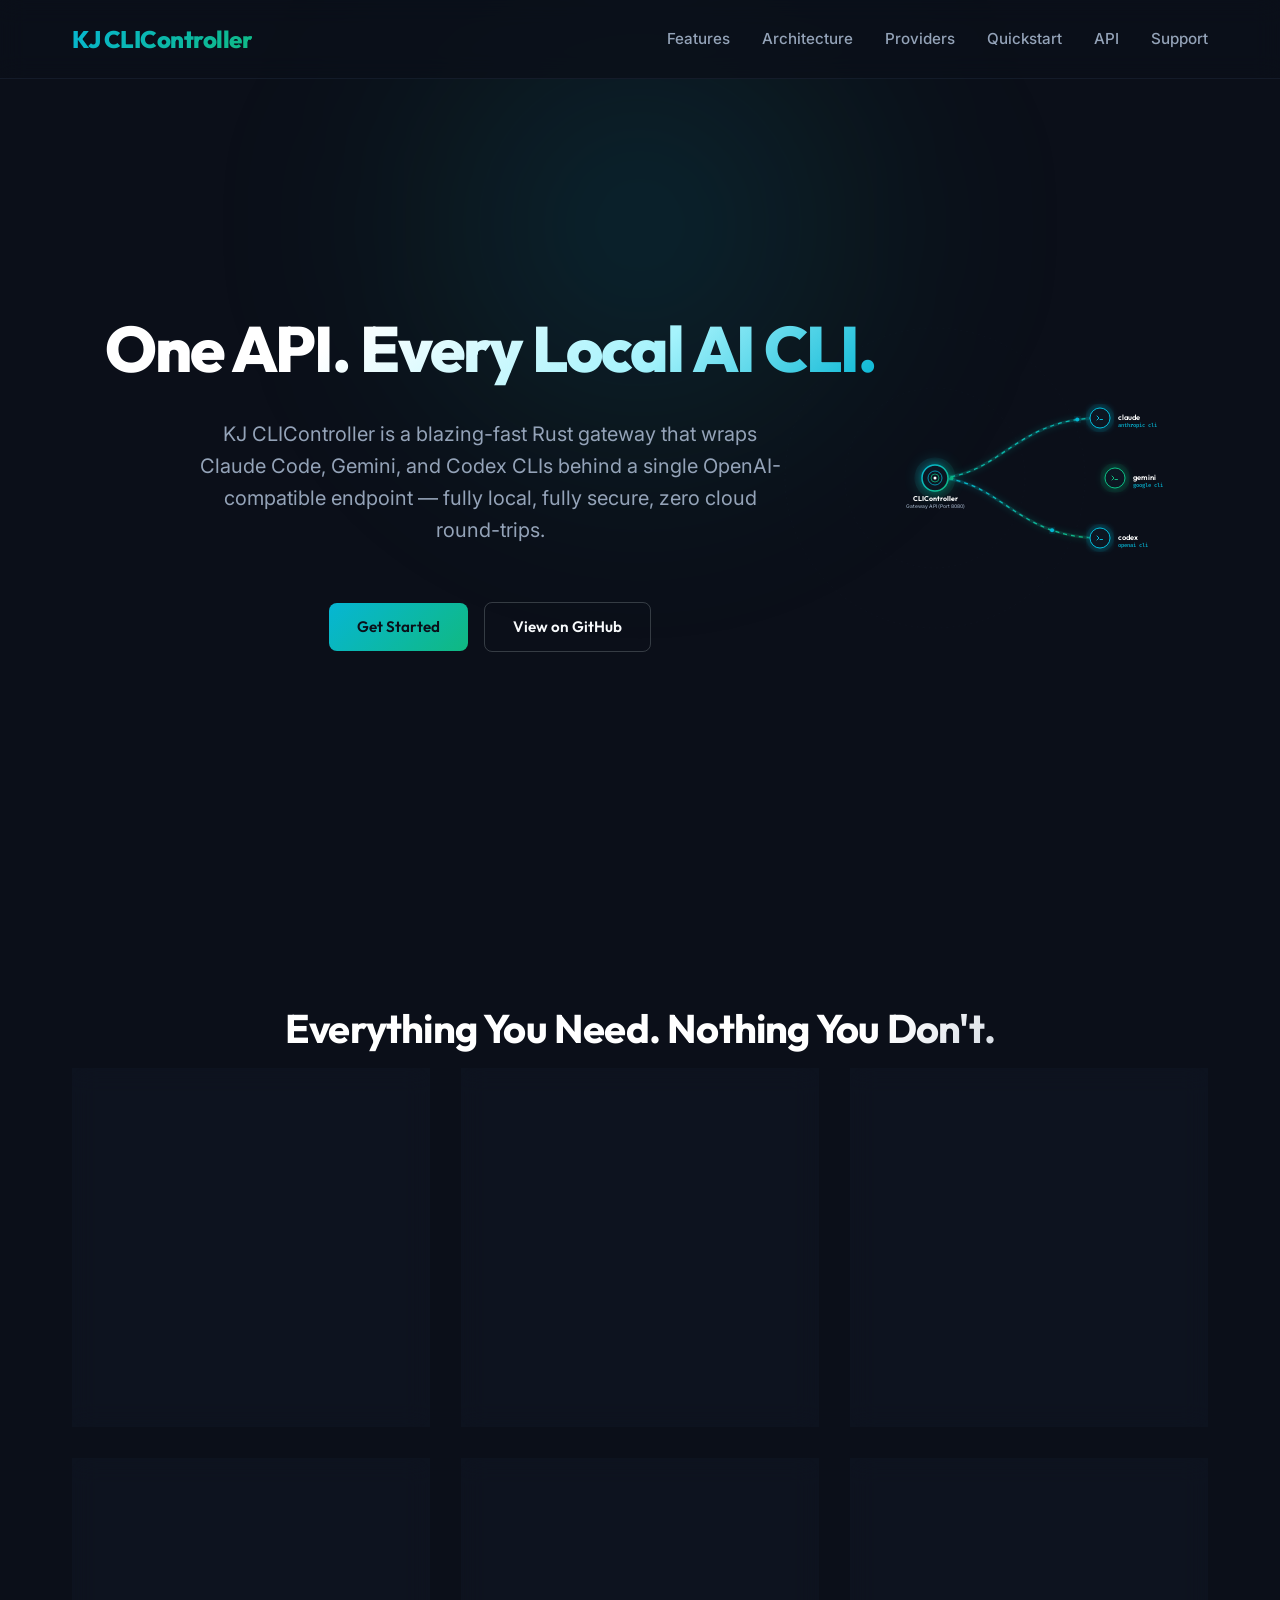
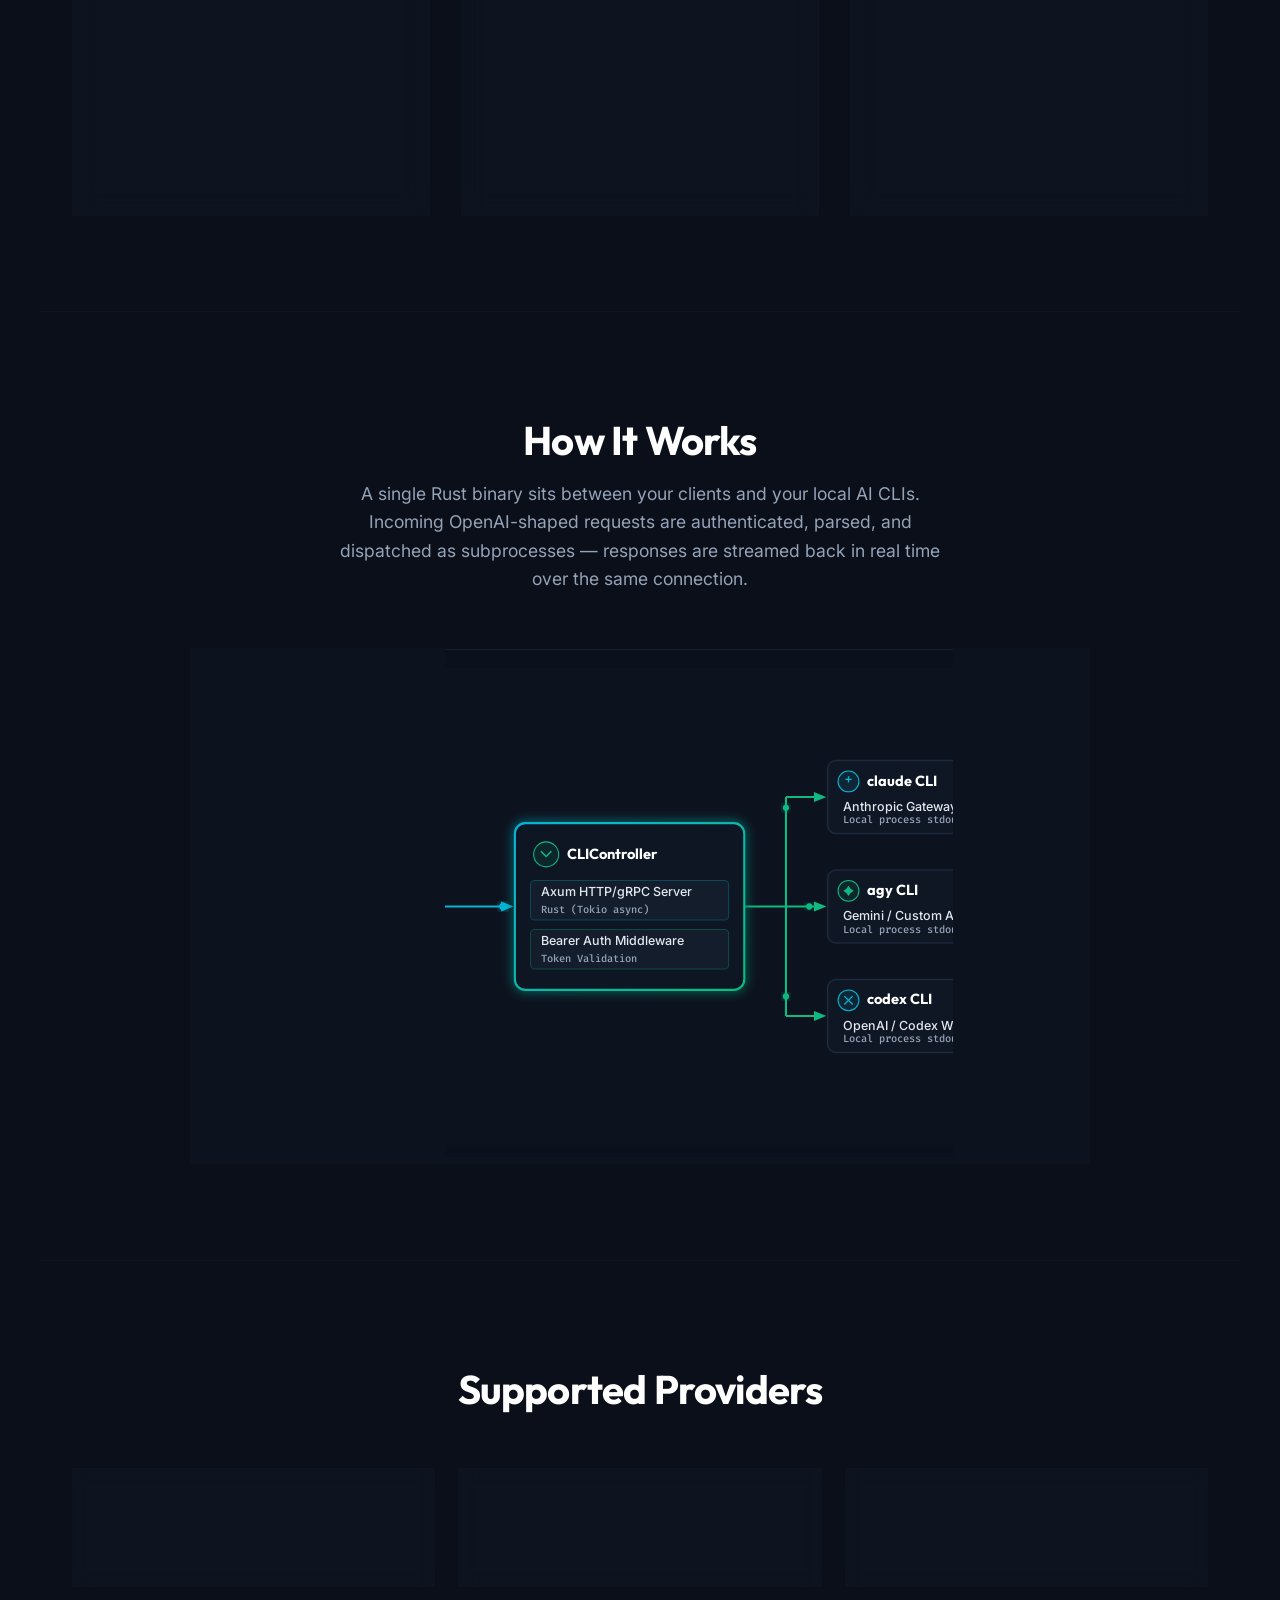
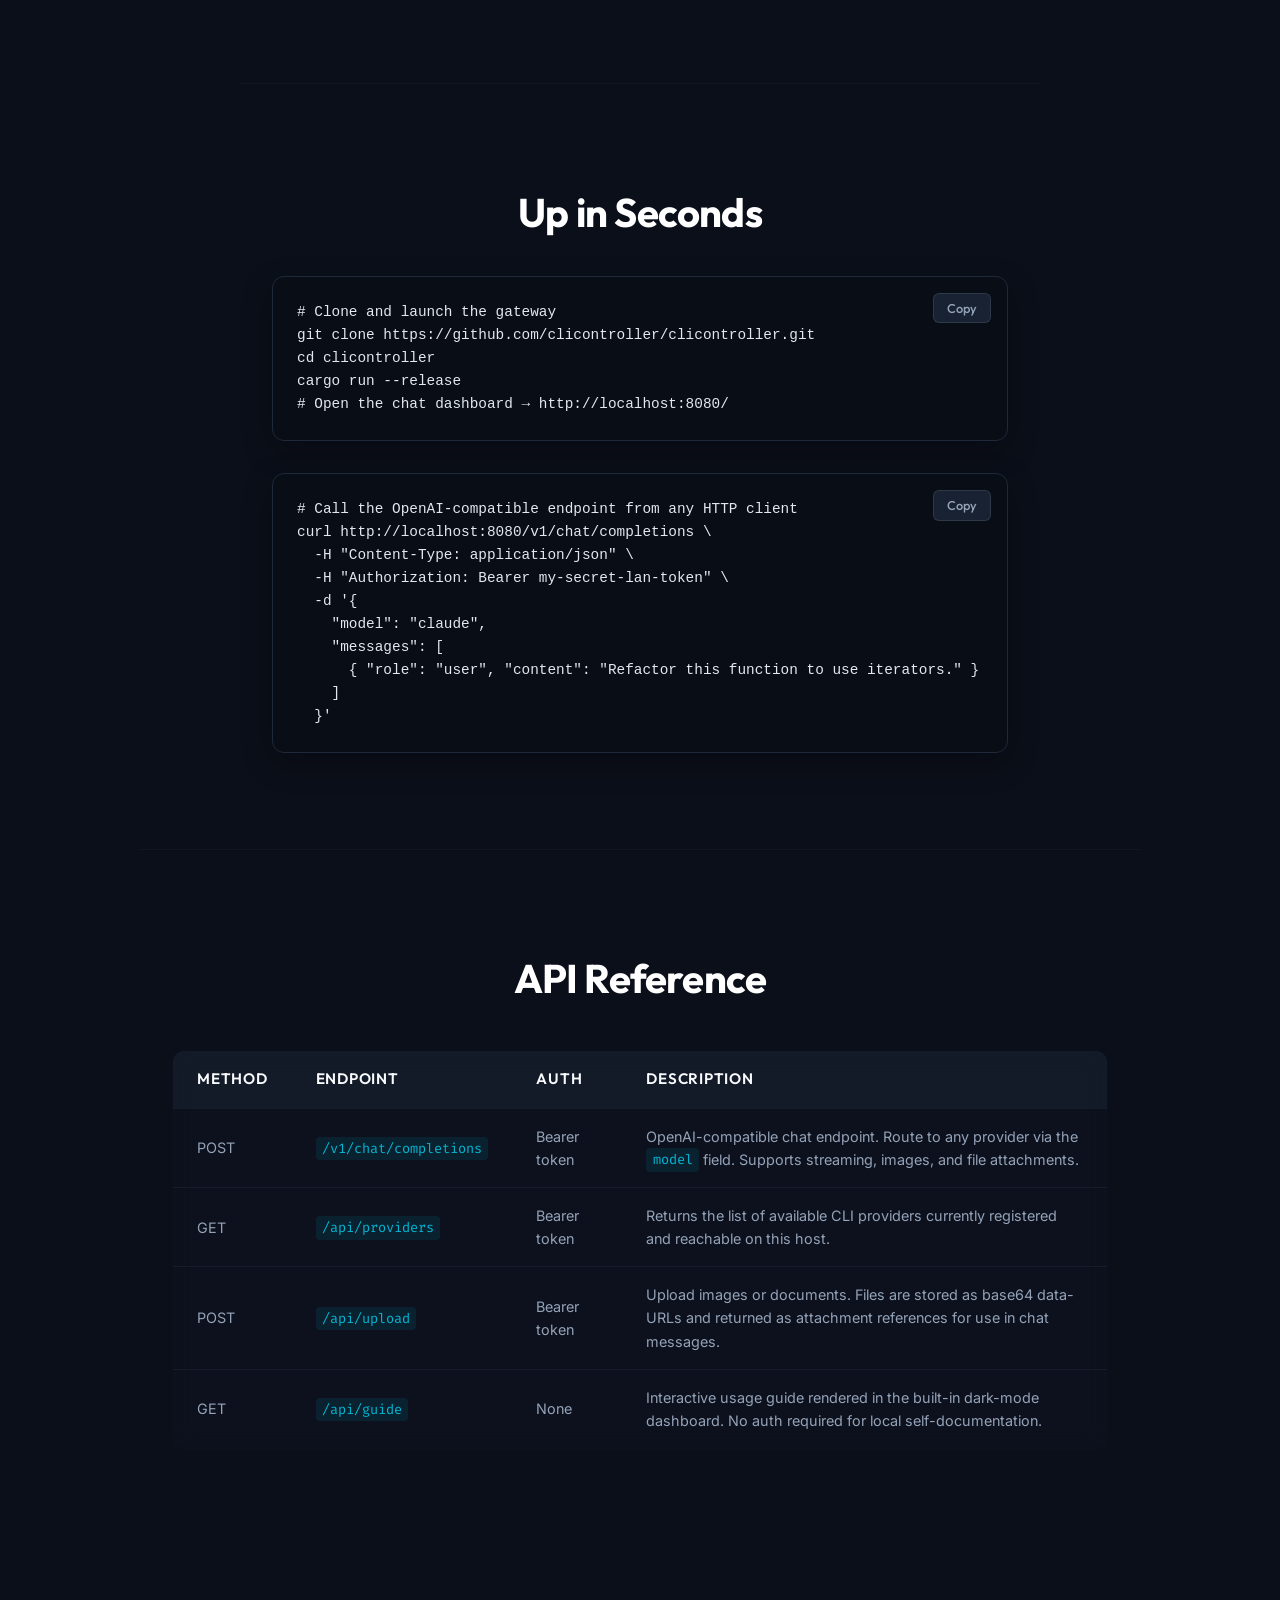
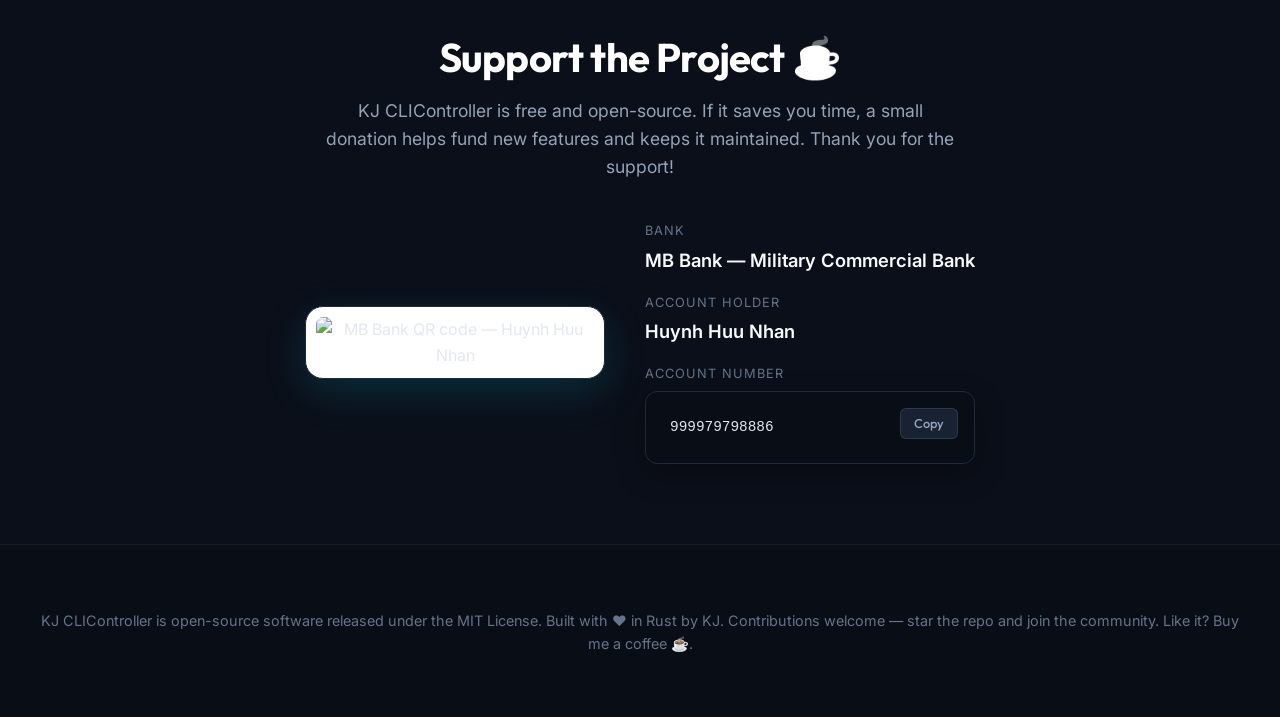
==== static/landing.html @ fc9ebfde "initial commit: Local AI CLI Gateway with embedded static assets" ====
<!DOCTYPE html>
<html lang="en">
<head>
<meta charset="UTF-8">
<meta name="viewport" content="width=device-width, initial-scale=1.0">
<title>KJ CLIController — Local AI CLI Gateway</title>
<meta name="description" content="A secure Rust gateway exposing Claude Code, Gemini, and Codex CLIs through one OpenAI-compatible API.">
<link rel="preconnect" href="https://fonts.googleapis.com">
<link rel="preconnect" href="https://fonts.gstatic.com" crossorigin>
<link href="https://fonts.googleapis.com/css2?family=Fira+Code:wght@400;600&family=Inter:wght@400;500;600;700&family=Outfit:wght@600;700;800&display=swap" rel="stylesheet">
<style>
@import url('https://fonts.googleapis.com/css2?family=Fira+Code:wght@400;500;600&family=Inter:wght@300;400;500;600;700&family=Outfit:wght@500;600;700;800&display=swap');

*, *::before, *::after {
  box-sizing: border-box;
  margin: 0;
  padding: 0;
}

html {
  scroll-behavior: smooth;
}

body {
  background-color: #0b0f19;
  color: #e2e8f0;
  font-family: 'Inter', sans-serif;
  line-height: 1.6;
  overflow-x: hidden;
}

a {
  color: inherit;
  text-decoration: none;
  transition: color 0.3s ease;
}

.site-header {
  position: fixed;
  top: 0;
  left: 0;
  width: 100%;
  z-index: 1000;
  background: rgba(11, 15, 25, 0.8);
  backdrop-filter: blur(12px);
  -webkit-backdrop-filter: blur(12px);
  border-bottom: 1px solid rgba(30, 41, 59, 0.5);
  transition: all 0.3s ease;
}

.nav {
  display: flex;
  align-items: center;
  justify-content: space-between;
  max-width: 1200px;
  margin: 0 auto;
  padding: 1.25rem 2rem;
}

.nav-logo {
  font-family: 'Outfit', sans-serif;
  font-weight: 800;
  font-size: 1.5rem;
  letter-spacing: -0.02em;
  background: linear-gradient(135deg, #06b6d4 0%, #10b981 100%);
  -webkit-background-clip: text;
  -webkit-text-fill-color: transparent;
  display: flex;
  align-items: center;
  gap: 0.5rem;
}

.nav-toggle {
  display: none;
  background: none;
  border: none;
  color: #e2e8f0;
  cursor: pointer;
  padding: 0.5rem;
  z-index: 1001;
}

.nav-toggle span {
  display: block;
  width: 24px;
  height: 2px;
  background-color: currentColor;
  margin: 5px 0;
  transition: all 0.3s ease;
}

.nav-links {
  display: flex;
  align-items: center;
  gap: 2rem;
  list-style: none;
}

.nav-links a {
  font-size: 0.95rem;
  font-weight: 500;
  color: #94a3b8;
}

.nav-links a:hover {
  color: #06b6d4;
}

.hero {
  position: relative;
  min-height: 100vh;
  display: flex;
  align-items: center;
  justify-content: center;
  padding: 8rem 2rem 4rem;
  background-color: #0b0f19;
  overflow: hidden;
}

.hero::before {
  content: '';
  position: absolute;
  top: 25%;
  left: 50%;
  transform: translate(-50%, -50%);
  width: 600px;
  height: 600px;
  background: radial-gradient(circle, rgba(6, 182, 212, 0.15) 0%, rgba(16, 185, 129, 0.05) 50%, rgba(11, 15, 25, 0) 100%);
  border-radius: 50%;
  pointer-events: none;
  filter: blur(80px);
  z-index: 1;
}

.hero-content {
  position: relative;
  z-index: 2;
  max-width: 800px;
  text-align: center;
  display: flex;
  flex-direction: column;
  align-items: center;
  gap: 1.5rem;
}

.hero-title {
  font-family: 'Outfit', sans-serif;
  font-size: 4rem;
  font-weight: 800;
  line-height: 1.15;
  letter-spacing: -0.03em;
  background: linear-gradient(135deg, #ffffff 30%, #a5f3fc 70%, #06b6d4 100%);
  -webkit-background-clip: text;
  -webkit-text-fill-color: transparent;
  margin-bottom: 0.5rem;
}

.hero-subtitle {
  font-size: 1.25rem;
  color: #94a3b8;
  max-width: 600px;
  margin-bottom: 2rem;
  font-weight: 400;
}

.hero-cta {
  display: flex;
  gap: 1rem;
  justify-content: center;
  align-items: center;
}

.btn {
  display: inline-flex;
  align-items: center;
  justify-content: center;
  padding: 0.75rem 1.75rem;
  border-radius: 8px;
  font-family: 'Outfit', sans-serif;
  font-weight: 600;
  font-size: 0.95rem;
  cursor: pointer;
  transition: all 0.3s cubic-bezier(0.4, 0, 0.2, 1);
  text-decoration: none;
  gap: 0.5rem;
}

.btn-primary {
  background: linear-gradient(135deg, #06b6d4 0%, #10b981 100%);
  color: #0b0f19;
  border: none;
  box-shadow: 0 0 0 0 rgba(6, 182, 212, 0);
}

.btn-primary:hover {
  transform: translateY(-2px);
  box-shadow: 0 0 20px 4px rgba(6, 182, 212, 0.4);
}

.btn-ghost {
  background: transparent;
  color: #f8fafc;
  border: 1px solid rgba(226, 238, 240, 0.2);
}

.btn-ghost:hover {
  background: rgba(255, 255, 255, 0.05);
  border-color: rgba(6, 182, 212, 0.5);
  color: #06b6d4;
}

#features {
  padding: 6rem 2rem;
  background-color: #0b0f19;
  position: relative;
}

.features {
  max-width: 1200px;
  margin: 0 auto;
}

.section-title {
  font-family: 'Outfit', sans-serif;
  font-size: 2.5rem;
  font-weight: 700;
  text-align: center;
  letter-spacing: -0.02em;
  margin-bottom: 0.5rem;
  background: linear-gradient(135deg, #ffffff 70%, #94a3b8 100%);
  -webkit-background-clip: text;
  -webkit-text-fill-color: transparent;
}

.section-sub {
  font-size: 1.1rem;
  color: #94a3b8;
  text-align: center;
  margin-bottom: 3.5rem;
  max-width: 600px;
  margin-left: auto;
  margin-right: auto;
}

.feature-grid {
  display: grid;
  grid-template-columns: repeat(3, 1fr);
  gap: 2rem;
}

.feature-card {
  background: rgba(15, 22, 36, 0.6);
  border: 1px solid rgba(30, 41, 59, 0.7);
  border-radius: 12px;
  padding: 2.5rem 2rem;
  backdrop-filter: blur(12px);
  -webkit-backdrop-filter: blur(12px);
  transition: all 0.3s cubic-bezier(0.4, 0, 0.2, 1);
  position: relative;
  overflow: hidden;
}

.feature-card::before {
  content: '';
  position: absolute;
  top: 0;
  left: 0;
  width: 100%;
  height: 100%;
  background: radial-gradient(800px circle at var(--x, 0px) var(--y, 0px), rgba(6, 182, 212, 0.06), transparent 40%);
  pointer-events: none;
}

.feature-card:hover {
  transform: translateY(-5px);
  border-color: rgba(6, 182, 212, 0.4);
  box-shadow: 0 10px 30px -10px rgba(6, 182, 212, 0.15);
}

.feature-icon {
  width: 48px;
  height: 48px;
  border-radius: 8px;
  background: rgba(6, 182, 212, 0.1);
  display: flex;
  align-items: center;
  justify-content: center;
  color: #06b6d4;
  margin-bottom: 1.5rem;
  border: 1px solid rgba(6, 182, 212, 0.2);
  transition: all 0.3s ease;
}

.feature-card:hover .feature-icon {
  background: rgba(16, 185, 129, 0.15);
  color: #10b981;
  border-color: rgba(16, 185, 129, 0.3);
  box-shadow: 0 0 15px rgba(16, 185, 129, 0.2);
}

.feature-card h3 {
  font-family: 'Outfit', sans-serif;
  font-size: 1.35rem;
  font-weight: 600;
  margin-bottom: 0.75rem;
  color: #f8fafc;
}

.feature-card p {
  font-size: 0.95rem;
  color: #94a3b8;
  line-height: 1.6;
}

#architecture {
  padding: 6rem 2rem;
  background-color: #0b0f19;
  border-top: 1px solid rgba(30, 41, 59, 0.3);
  position: relative;
}

.architecture {
  max-width: 1200px;
  margin: 0 auto;
}

.arch-diagram {
  background: rgba(15, 22, 36, 0.5);
  border: 1px solid rgba(30, 41, 59, 0.6);
  border-radius: 16px;
  padding: 3rem 2rem;
  backdrop-filter: blur(12px);
  -webkit-backdrop-filter: blur(12px);
  display: flex;
  justify-content: center;
  align-items: center;
  max-width: 900px;
  margin: 0 auto;
  box-shadow: inset 0 0 20px rgba(0, 0, 0, 0.2);
}

#providers {
  padding: 6rem 2rem;
  background-color: #0b0f19;
  border-top: 1px solid rgba(30, 41, 59, 0.3);
}

.providers {
  max-width: 1200px;
  margin: 0 auto;
}

.provider-grid {
  display: grid;
  grid-template-columns: repeat(auto-fit, minmax(280px, 1fr));
  gap: 1.5rem;
  margin-top: 3rem;
}

.provider-badge {
  background: rgba(15, 22, 36, 0.6);
  border: 1px solid rgba(30, 41, 59, 0.7);
  border-radius: 12px;
  padding: 1.5rem 2rem;
  display: flex;
  align-items: center;
  gap: 1.25rem;
  transition: all 0.3s ease;
  backdrop-filter: blur(8px);
}

.provider-badge:hover {
  border-color: rgba(16, 185, 129, 0.4);
  background: rgba(15, 22, 36, 0.8);
  transform: translateY(-2px);
  box-shadow: 0 4px 20px rgba(16, 185, 129, 0.05);
}

.provider-badge svg {
  width: 36px;
  height: 36px;
  flex-shrink: 0;
}

.provider-name {
  font-family: 'Outfit', sans-serif;
  font-size: 1.15rem;
  font-weight: 600;
  color: #f8fafc;
}

.provider-meta {
  font-size: 0.85rem;
  color: #64748b;
  margin-top: 0.15rem;
}

#quickstart {
  padding: 6rem 2rem;
  background-color: #0b0f19;
  border-top: 1px solid rgba(30, 41, 59, 0.3);
}

.quickstart {
  max-width: 800px;
  margin: 0 auto;
}

.code-block {
  background: #090d16;
  border: 1px solid #1e293b;
  border-radius: 12px;
  padding: 1.5rem;
  position: relative;
  font-family: 'Fira Code', monospace;
  font-size: 0.9rem;
  color: #e2e8f0;
  overflow-x: auto;
  box-shadow: 0 10px 30px rgba(0, 0, 0, 0.3);
  margin-top: 2rem;
}

.code-block pre {
  margin: 0;
}

.copy-btn {
  position: absolute;
  top: 1rem;
  right: 1rem;
  background: rgba(30, 41, 59, 0.8);
  border: 1px solid rgba(226, 238, 240, 0.1);
  color: #94a3b8;
  padding: 0.4rem 0.8rem;
  border-radius: 6px;
  font-family: 'Outfit', sans-serif;
  font-size: 0.8rem;
  font-weight: 500;
  cursor: pointer;
  transition: all 0.2s ease;
}

.copy-btn:hover {
  background: #06b6d4;
  color: #0b0f19;
  border-color: #06b6d4;
}

#api {
  padding: 6rem 2rem;
  background-color: #0b0f19;
  border-top: 1px solid rgba(30, 41, 59, 0.3);
}

.api {
  max-width: 1000px;
  margin: 0 auto;
}

.api-table {
  width: 100%;
  border-collapse: collapse;
  margin-top: 2.5rem;
  background: rgba(15, 22, 36, 0.4);
  border: 1px solid rgba(30, 41, 59, 0.6);
  border-radius: 12px;
  overflow: hidden;
  backdrop-filter: blur(10px);
}

.api-table th, .api-table td {
  padding: 1rem 1.5rem;
  text-align: left;
  border-bottom: 1px solid rgba(30, 41, 59, 0.5);
}

.api-table th {
  background: rgba(30, 41, 59, 0.4);
  font-family: 'Outfit', sans-serif;
  font-weight: 600;
  color: #f8fafc;
  font-size: 0.95rem;
  text-transform: uppercase;
  letter-spacing: 0.05em;
}

.api-table td {
  font-size: 0.9rem;
  color: #94a3b8;
}

.api-table tr:last-child td {
  border-bottom: none;
}

.api-table code {
  font-family: 'Fira Code', monospace;
  background: rgba(6, 182, 212, 0.1);
  color: #06b6d4;
  padding: 0.2rem 0.4rem;
  border-radius: 4px;
  font-size: 0.85rem;
}

.site-footer {
  background-color: #090d16;
  border-top: 1px solid rgba(30, 41, 59, 0.5);
  padding: 4rem 2rem;
  text-align: center;
  font-size: 0.9rem;
  color: #64748b;
  position: relative;
}

.reveal {
  opacity: 0;
  transform: translateY(20px);
  transition: opacity 0.8s cubic-bezier(0.16, 1, 0.3, 1), transform 0.8s cubic-bezier(0.16, 1, 0.3, 1);
}

.reveal.visible {
  opacity: 1;
  transform: translateY(0);
}

@media (max-width: 768px) {
  .nav-toggle {
    display: block;
  }
  
  .nav-links {
    position: absolute;
    top: 100%;
    left: 0;
    width: 100%;
    background: #0b0f19;
    border-bottom: 1px solid rgba(30, 41, 59, 0.8);
    flex-direction: column;
    padding: 2rem;
    gap: 1.5rem;
    display: none;
    box-shadow: 0 10px 25px rgba(0,0,0,0.3);
  }
  
  .nav-links.open {
    display: flex;
  }

  .hero {
    min-height: auto;
    padding: 7rem 1.5rem 3rem;
  }

  .hero-title {
    font-size: 2.5rem;
  }

  .hero-subtitle {
    font-size: 1.05rem;
  }

  .hero-cta {
    flex-direction: column;
    width: 100%;
    gap: 0.75rem;
  }

  .btn {
    width: 100%;
  }

  .feature-grid {
    grid-template-columns: repeat(2, 1fr);
    gap: 1.5rem;
  }
  
  .api-table {
    display: block;
    overflow-x: auto;
  }
}

@media (max-width: 576px) {
  .feature-grid {
    grid-template-columns: 1fr;
  }
  
  .provider-grid {
    grid-template-columns: 1fr;
  }
}
</style>
</head>
<body>
<header class="site-header">
  <nav class="nav">
    <a class="nav-logo">KJ CLIController</a>
    <button class="nav-toggle">☰</button>
    <div class="nav-links">
      <a href="#features">Features</a>
      <a href="#architecture">Architecture</a>
      <a href="#providers">Providers</a>
      <a href="#quickstart">Quickstart</a>
      <a href="#api">API</a>
      <a href="#support">Support</a>
    </div>
  </nav>
</header>

<section class="hero">
  <div class="hero-content">
    <h1 class="hero-title">One API. Every Local AI CLI.</h1>
    <p class="hero-subtitle">KJ CLIController is a blazing-fast Rust gateway that wraps Claude Code, Gemini, and Codex CLIs behind a single OpenAI-compatible endpoint — fully local, fully secure, zero cloud round-trips.</p>
    <div class="hero-cta">
      <a class="btn btn-primary" href="#quickstart">Get Started</a>
      <a class="btn btn-ghost" href="https://github.com/clicontroller/clicontroller">View on GitHub</a>
    </div>
  </div>
  <div class="hero-visual"><svg xmlns="http://www.w3.org/2000/svg" viewBox="0 0 600 500" width="100%" height="100%" style="max-width: 520px; background: transparent; overflow: visible;">
  <defs>
    <linearGradient id="grad-cyan-emerald" x1="0%" y1="0%" x2="100%" y2="100%">
      <stop offset="0%" stop-color="#06b6d4" />
      <stop offset="100%" stop-color="#10b981" />
    </linearGradient>
    <linearGradient id="grad-glow" x1="0%" y1="0%" x2="100%" y2="100%">
      <stop offset="0%" stop-color="#06b6d4" stop-opacity="0.6"/>
      <stop offset="100%" stop-color="#10b981" stop-opacity="0.6"/>
    </linearGradient>
    <filter id="glow" x="-20%" y="-20%" width="140%" height="140%">
      <feGaussianBlur stdDeviation="6" result="blur" />
      <feMerge>
        <feMergeNode in="blur" />
        <feMergeNode in="SourceGraphic" />
      </feMerge>
    </filter>
    <filter id="glow-strong" x="-50%" y="-50%" width="200%" height="200%">
      <feGaussianBlur stdDeviation="12" result="blur" />
      <feMerge>
        <feMergeNode in="blur" />
        <feMergeNode in="SourceGraphic" />
      </feMerge>
    </filter>
  </defs>

  <g opacity="0.25">
    <circle cx="120" cy="250" r="180" fill="none" stroke="#1e293b" stroke-width="1" stroke-dasharray="4 8" />
    <circle cx="120" cy="250" r="300" fill="none" stroke="#1e293b" stroke-width="1" stroke-dasharray="4 8" />
  </g>

  <g filter="url(#glow)" opacity="0.4" stroke="url(#grad-glow)" stroke-width="6" fill="none">
    <path d="M 120 250 C 250 250, 280 130, 450 130" />
    <path d="M 120 250 C 250 250, 280 250, 480 250" />
    <path d="M 120 250 C 250 250, 280 370, 450 370" />
  </g>

  <g stroke="url(#grad-cyan-emerald)" stroke-width="2.5" fill="none">
    <path id="path-claude" d="M 120 250 C 250 250, 280 130, 450 130" stroke-dasharray="8 8">
      <animate attributeName="stroke-dashoffset" values="100;0" dur="6s" repeatCount="indefinite" />
    </path>
    <path id="path-gemini" d="M 120 250 C 250 250, 280 250, 480 250" stroke-dasharray="8 8">
      <animate attributeName="stroke-dashoffset" values="100;0" dur="5s" repeatCount="indefinite" />
    </path>
    <path id="path-codex" d="M 120 250 C 250 250, 280 370, 450 370" stroke-dasharray="8 8">
      <animate attributeName="stroke-dashoffset" values="100;0" dur="7s" repeatCount="indefinite" />
    </path>
  </g>

  <circle r="4" fill="#06b6d4" filter="url(#glow)">
    <animateMotion dur="2.5s" repeatCount="indefinite" path="M 120 250 C 250 250, 280 130, 450 130" />
  </circle>
  <circle r="4" fill="#10b981" filter="url(#glow)">
    <animateMotion dur="2s" repeatCount="indefinite" path="M 120 250 C 250 250, 280 250, 480 250" />
  </circle>
  <circle r="4" fill="#06b6d4" filter="url(#glow)">
    <animateMotion dur="3s" repeatCount="indefinite" path="M 120 250 C 250 250, 280 370, 450 370" />
  </circle>

  <circle cx="120" cy="250" r="32" fill="url(#grad-cyan-emerald)" opacity="0.15" filter="url(#glow-strong)">
    <animate attributeName="r" values="32;42;32" dur="4s" repeatCount="indefinite" />
  </circle>
  
  <circle cx="450" cy="130" r="24" fill="#06b6d4" opacity="0.1" filter="url(#glow)">
    <animate attributeName="r" values="24;32;24" dur="3s" repeatCount="indefinite" />
  </circle>

  <circle cx="480" cy="250" r="24" fill="#10b981" opacity="0.1" filter="url(#glow)">
    <animate attributeName="r" values="24;32;24" dur="3.5s" repeatCount="indefinite" />
  </circle>

  <circle cx="450" cy="370" r="24" fill="#06b6d4" opacity="0.1" filter="url(#glow)">
    <animate attributeName="r" values="24;32;24" dur="2.8s" repeatCount="indefinite" />
  </circle>

  <g transform="translate(120, 250)">
    <circle r="26" fill="#0f1624" stroke="url(#grad-cyan-emerald)" stroke-width="3" filter="url(#glow)" />
    <circle r="14" fill="none" stroke="#06b6d4" stroke-width="1.5" />
    <circle r="8" fill="none" stroke="#10b981" stroke-width="1.5" />
    <circle r="3" fill="#ffffff" />
  </g>

  <g transform="translate(450, 130)">
    <circle r="20" fill="#0f1624" stroke="#06b6d4" stroke-width="2" filter="url(#glow)" />
    <path d="M -6 -4 L -2 0 L -6 4 M 0 3 L 5 3" fill="none" stroke="#06b6d4" stroke-width="2" stroke-linecap="round" stroke-linejoin="round" />
  </g>

  <g transform="translate(480, 250)">
    <circle r="20" fill="#0f1624" stroke="#10b981" stroke-width="2" filter="url(#glow)" />
    <path d="M -6 -4 L -2 0 L -6 4 M 0 3 L 5 3" fill="none" stroke="#10b981" stroke-width="2" stroke-linecap="round" stroke-linejoin="round" />
  </g>

  <g transform="translate(450, 370)">
    <circle r="20" fill="#0f1624" stroke="#06b6d4" stroke-width="2" filter="url(#glow)" />
    <path d="M -6 -4 L -2 0 L -6 4 M 0 3 L 5 3" fill="none" stroke="#06b6d4" stroke-width="2" stroke-linecap="round" stroke-linejoin="round" />
  </g>

  <style>
    .label-title {
      font-family: 'Outfit', sans-serif;
      font-size: 14px;
      font-weight: 700;
      fill: #ffffff;
      text-anchor: middle;
    }
    .label-subtitle {
      font-family: 'Inter', sans-serif;
      font-size: 10px;
      font-weight: 500;
      fill: #94a3b8;
      text-anchor: middle;
    }
    .node-text {
      font-family: 'Outfit', sans-serif;
      font-size: 15px;
      font-weight: 600;
      fill: #ffffff;
    }
    .node-tech {
      font-family: 'Fira Code', monospace;
      font-size: 11px;
      font-weight: 500;
      fill: #06b6d4;
    }
  </style>

  <text x="120" y="295" class="label-title">CLIController</text>
  <text x="120" y="310" class="label-subtitle">Gateway API (Port 8080)</text>

  <text x="485" y="130" class="node-text" dominant-baseline="middle">claude</text>
  <text x="485" y="146" class="node-tech" dominant-baseline="middle" fill="#06b6d4">anthropic cli</text>

  <text x="515" y="250" class="node-text" dominant-baseline="middle">gemini</text>
  <text x="515" y="266" class="node-tech" dominant-baseline="middle" fill="#10b981">google cli</text>

  <text x="485" y="370" class="node-text" dominant-baseline="middle">codex</text>
  <text x="485" y="386" class="node-tech" dominant-baseline="middle" fill="#06b6d4">openai cli</text>
</svg></div>
</section>

<section id="features" class="features">
  <h2 class="section-title reveal">Everything You Need. Nothing You Don't.</h2>
  <div class="feature-grid">

    <div class="feature-card reveal">
      <div class="feature-icon">⚡</div>
      <h3>OpenAI-Compatible Endpoint</h3>
      <p>Drop CLIController into any project already talking to OpenAI. <code>POST /v1/chat/completions</code> speaks the exact same protocol — swap the base URL and you're done.</p>
    </div>

    <div class="feature-card reveal">
      <div class="feature-icon">🔀</div>
      <h3>Multi-Model Subprocess Router</h3>
      <p>Spawns <code>claude</code>, <code>agy</code>, and <code>codex</code> as native OS processes. No SDKs, no HTTP round-trips to the cloud — just your local binaries doing the work they were built for.</p>
    </div>

    <div class="feature-card reveal">
      <div class="feature-icon">💬</div>
      <h3>Dynamic @-Mention Autocomplete</h3>
      <p>The built-in dark-mode chat dashboard lets you switch models mid-conversation with an <code>@claude</code>, <code>@gemini</code>, or <code>@openai</code> mention — with real-time autocomplete suggestions.</p>
    </div>

    <div class="feature-card reveal">
      <div class="feature-icon">🔒</div>
      <h3>Constant-Time Bearer Auth</h3>
      <p>Every request is gated by a cryptographically safe, constant-time token comparison — eliminating timing side-channels and keeping your local network gateway locked tight.</p>
    </div>

    <div class="feature-card reveal">
      <div class="feature-icon">🖼️</div>
      <h3>Image &amp; File Attachment Pipeline</h3>
      <p>Attach images and documents directly in chat or via the API. Files are encoded as base64 data-URLs and routed seamlessly to whichever multi-modal CLI you've selected.</p>
    </div>

    <div class="feature-card reveal">
      <div class="feature-icon">🏠</div>
      <h3>Pure Local-First Routing</h3>
      <p>Your prompts never leave the machine. CLIController routes exclusively over your local network — no external cloud APIs, no telemetry, no data leaving your control. Ever.</p>
    </div>

  </div>
</section>

<section id="architecture" class="architecture">
  <h2 class="section-title reveal">How It Works</h2>
  <p class="section-sub reveal">A single Rust binary sits between your clients and your local AI CLIs. Incoming OpenAI-shaped requests are authenticated, parsed, and dispatched as subprocesses — responses are streamed back in real time over the same connection.</p>
  <div class="arch-diagram reveal"><svg xmlns="http://www.w3.org/2000/svg" viewBox="0 0 800 400" width="100%" height="100%" style="background: transparent; overflow: visible;">
  <defs>
    <linearGradient id="grad-cyan-emerald-2" x1="0%" y1="0%" x2="100%" y2="100%">
      <stop offset="0%" stop-color="#06b6d4" />
      <stop offset="100%" stop-color="#10b981" />
    </linearGradient>
    <filter id="glow-2" x="-20%" y="-20%" width="140%" height="140%">
      <feGaussianBlur stdDeviation="5" result="blur" />
      <feMerge>
        <feMergeNode in="blur" />
        <feMergeNode in="SourceGraphic" />
      </feMerge>
    </filter>
    <marker id="arrow" viewBox="0 0 10 10" refX="6" refY="5" markerWidth="6" markerHeight="6" orient="auto-start-reverse">
      <path d="M 0 1 L 10 5 L 0 9 z" fill="#10b981" />
    </marker>
    <marker id="arrow-cyan" viewBox="0 0 10 10" refX="6" refY="5" markerWidth="6" markerHeight="6" orient="auto-start-reverse">
      <path d="M 0 1 L 10 5 L 0 9 z" fill="#06b6d4" />
    </marker>
  </defs>

  <style>
    .arch-title {
      font-family: 'Outfit', sans-serif;
      font-size: 14px;
      font-weight: 700;
      fill: #ffffff;
    }
    .arch-text {
      font-family: 'Inter', sans-serif;
      font-size: 12px;
      font-weight: 500;
      fill: #e2e8f0;
    }
    .arch-meta {
      font-family: 'Fira Code', monospace;
      font-size: 10px;
      font-weight: 500;
      fill: #94a3b8;
    }
    .arch-tag {
      font-family: 'Outfit', sans-serif;
      font-size: 10px;
      font-weight: 600;
      fill: #10b981;
    }
    .arch-box {
      fill: #0f1624;
      stroke: #1e293b;
      stroke-width: 1.5;
      rx: 8;
    }
    .arch-box-highlight {
      fill: #0f1624;
      stroke: url(#grad-cyan-emerald-2);
      stroke-width: 2;
      rx: 10;
      filter: url(#glow-2);
    }
  </style>

  <g fill="none" stroke-width="2">
    <path d="M 190 200 L 274 200" stroke="#06b6d4" marker-end="url(#arrow-cyan)" />
    <path d="M 500 200 L 540 200" stroke="#10b981" />
    <path d="M 540 95 L 540 305" stroke="#10b981" />
    <path d="M 540 95 L 574 95" stroke="#10b981" marker-end="url(#arrow)" />
    <path d="M 540 200 L 574 200" stroke="#10b981" marker-end="url(#arrow)" />
    <path d="M 540 305 L 574 305" stroke="#10b981" marker-end="url(#arrow)" />
  </g>

  <circle r="3.5" fill="#06b6d4" filter="url(#glow-2)">
    <animateMotion dur="2.5s" repeatCount="indefinite" path="M 190 200 L 280 200" />
  </circle>
  <circle r="3" fill="#10b981" filter="url(#glow-2)">
    <animateMotion dur="3s" repeatCount="indefinite" path="M 500 200 L 540 200 L 540 95 L 580 95" />
  </circle>
  <circle r="3" fill="#10b981" filter="url(#glow-2)">
    <animateMotion dur="2.8s" repeatCount="indefinite" path="M 500 200 L 540 200 L 580 200" />
  </circle>
  <circle r="3" fill="#10b981" filter="url(#glow-2)">
    <animateMotion dur="3.2s" repeatCount="indefinite" path="M 500 200 L 540 200 L 540 305 L 580 305" />
  </circle>

  <g transform="translate(50, 150)">
    <rect width="140" height="100" class="arch-box" />
    <circle cx="25" cy="25" r="12" fill="rgba(6, 182, 212, 0.1)" stroke="#06b6d4" stroke-width="1" />
    <path d="M 20 23 L 30 23 L 30 27 L 20 27 Z M 23 27 L 21 29 L 29 29 L 27 27" fill="none" stroke="#06b6d4" stroke-width="1.2" />
    <text x="45" y="29" class="arch-title">LAN Clients</text>
    <text x="15" y="55" class="arch-text" font-size="11">gRPC / REST</text>
    <text x="15" y="72" class="arch-meta">Local Network</text>
    <text x="15" y="85" class="arch-meta">Port 8080/443</text>
  </g>

  <g transform="translate(280, 120)">
    <rect width="220" height="160" class="arch-box-highlight" />
    <g transform="translate(20, 25)">
      <circle cx="10" cy="5" r="12" fill="rgba(16, 185, 129, 0.1)" stroke="#10b981" stroke-width="1" />
      <path d="M 5 2 L 10 7 L 15 2" fill="none" stroke="#10b981" stroke-width="1.5" />
      <text x="30" y="9" class="arch-title" font-size="15">CLIController</text>
    </g>
    <rect x="15" y="55" width="190" height="38" fill="rgba(30, 41, 59, 0.4)" stroke="rgba(6, 182, 212, 0.3)" stroke-width="1" rx="4" />
    <text x="25" y="70" class="arch-text" font-size="11">Axum HTTP/gRPC Server</text>
    <text x="25" y="86" class="arch-meta">Rust (Tokio async)</text>

    <rect x="15" y="102" width="190" height="38" fill="rgba(30, 41, 59, 0.4)" stroke="rgba(16, 185, 129, 0.3)" stroke-width="1" rx="4" />
    <text x="25" y="117" class="arch-text" font-size="11">Bearer Auth Middleware</text>
    <text x="25" y="133" class="arch-meta">Token Validation</text>
  </g>

  <g transform="translate(580, 60)">
    <rect width="160" height="70" class="arch-box" />
    <circle cx="20" cy="20" r="10" fill="rgba(6, 182, 212, 0.1)" stroke="#06b6d4" stroke-width="1" />
    <path d="M 17 18 L 23 18 M 20 15 L 20 21" stroke="#06b6d4" stroke-width="1.2" />
    <text x="38" y="24" class="arch-title" font-size="13">claude CLI</text>
    <text x="15" y="48" class="arch-text" font-size="11">Anthropic Gateway</text>
    <text x="15" y="60" class="arch-meta">Local process stdout</text>
  </g>

  <g transform="translate(580, 165)">
    <rect width="160" height="70" class="arch-box" />
    <circle cx="20" cy="20" r="10" fill="rgba(16, 185, 129, 0.1)" stroke="#10b981" stroke-width="1" />
    <path d="M 20 15 L 22 18 L 25 20 L 22 22 L 20 25 L 18 22 L 15 20 L 18 18 Z" fill="#10b981" />
    <text x="38" y="24" class="arch-title" font-size="13">agy CLI</text>
    <text x="15" y="48" class="arch-text" font-size="11">Gemini / Custom Agent</text>
    <text x="15" y="60" class="arch-meta">Local process stdout</text>
  </g>

  <g transform="translate(580, 270)">
    <rect width="160" height="70" class="arch-box" />
    <circle cx="20" cy="20" r="10" fill="rgba(6, 182, 212, 0.1)" stroke="#06b6d4" stroke-width="1" />
    <path d="M 16 16 L 24 24 M 24 16 L 16 24" stroke="#06b6d4" stroke-width="1.2" />
    <text x="38" y="24" class="arch-title" font-size="13">codex CLI</text>
    <text x="15" y="48" class="arch-text" font-size="11">OpenAI / Codex Wrapper</text>
    <text x="15" y="60" class="arch-meta">Local process stdout</text>
  </g>
</svg></div>
</section>

<section id="providers" class="providers">
  <h2 class="section-title reveal">Supported Providers</h2>
  <div class="provider-grid">

    <div class="provider-badge reveal">
      <span class="provider-name">claude</span>
      <span class="provider-meta">Anthropic Claude Code CLI — powerful agentic coding with full filesystem context.</span>
    </div>

    <div class="provider-badge reveal">
      <span class="provider-name">gemini</span>
      <span class="provider-meta">Google Gemini / Antigravity CLI — next-generation multi-modal reasoning, locally routed.</span>
    </div>

    <div class="provider-badge reveal">
      <span class="provider-name">openai</span>
      <span class="provider-meta">OpenAI Codex CLI — battle-tested code generation running entirely on your hardware.</span>
    </div>

  </div>
</section>

<section id="quickstart" class="quickstart">
  <h2 class="section-title reveal">Up in Seconds</h2>

  <div class="code-block reveal">
    <button class="copy-btn">Copy</button>
    <pre><code># Clone and launch the gateway
git clone https://github.com/clicontroller/clicontroller.git
cd clicontroller
cargo run --release
# Open the chat dashboard → http://localhost:8080/</code></pre>
  </div>

  <div class="code-block reveal">
    <button class="copy-btn">Copy</button>
    <pre><code># Call the OpenAI-compatible endpoint from any HTTP client
curl http://localhost:8080/v1/chat/completions \
  -H "Content-Type: application/json" \
  -H "Authorization: Bearer my-secret-lan-token" \
  -d '{
    "model": "claude",
    "messages": [
      { "role": "user", "content": "Refactor this function to use iterators." }
    ]
  }'</code></pre>
  </div>
</section>

<section id="api" class="api">
  <h2 class="section-title reveal">API Reference</h2>
  <table class="api-table">
    <thead>
      <tr>
        <th>Method</th>
        <th>Endpoint</th>
        <th>Auth</th>
        <th>Description</th>
      </tr>
    </thead>
    <tbody>
      <tr>
        <td><span class="method post">POST</span></td>
        <td><code>/v1/chat/completions</code></td>
        <td>Bearer token</td>
        <td>OpenAI-compatible chat endpoint. Route to any provider via the <code>model</code> field. Supports streaming, images, and file attachments.</td>
      </tr>
      <tr>
        <td><span class="method get">GET</span></td>
        <td><code>/api/providers</code></td>
        <td>Bearer token</td>
        <td>Returns the list of available CLI providers currently registered and reachable on this host.</td>
      </tr>
      <tr>
        <td><span class="method post">POST</span></td>
        <td><code>/api/upload</code></td>
        <td>Bearer token</td>
        <td>Upload images or documents. Files are stored as base64 data-URLs and returned as attachment references for use in chat messages.</td>
      </tr>
      <tr>
        <td><span class="method get">GET</span></td>
        <td><code>/api/guide</code></td>
        <td>None</td>
        <td>Interactive usage guide rendered in the built-in dark-mode dashboard. No auth required for local self-documentation.</td>
      </tr>
    </tbody>
  </table>
</section>

<section id="support" class="support" style="padding:5rem 1.5rem; text-align:center;">
  <h2 class="section-title reveal">Support the Project ☕</h2>
  <p class="section-sub reveal" style="max-width:640px; margin:0 auto;">KJ CLIController is free and open-source. If it saves you time, a small donation helps fund new features and keeps it maintained. Thank you for the support!</p>
  <div class="reveal" style="display:flex; gap:2.5rem; flex-wrap:wrap; align-items:center; justify-content:center; max-width:820px; margin:2.5rem auto 0;">
    <img src="https://img.vietqr.io/image/970422-999979798886-compact2.png?accountName=HUYNH%20HUU%20NHAN&addInfo=Donate%20KJ%20CLIController"
         alt="MB Bank QR code — Huynh Huu Nhan"
         width="300" loading="lazy"
         style="border-radius:18px; border:1px solid #1e293b; background:#ffffff; padding:10px; box-shadow:0 12px 40px rgba(6,182,212,0.18);">
    <div style="text-align:left; min-width:260px;">
      <p style="margin:0 0 .25rem; color:#64748b; font-size:.8rem; text-transform:uppercase; letter-spacing:.08em;">Bank</p>
      <p style="margin:0 0 1.1rem; font-weight:600; font-size:1.15rem; color:#f8fafc;">MB Bank — Military Commercial Bank</p>
      <p style="margin:0 0 .25rem; color:#64748b; font-size:.8rem; text-transform:uppercase; letter-spacing:.08em;">Account Holder</p>
      <p style="margin:0 0 1.1rem; font-weight:600; font-size:1.15rem; color:#f8fafc;">Huynh Huu Nhan</p>
      <p style="margin:0 0 .4rem; color:#64748b; font-size:.8rem; text-transform:uppercase; letter-spacing:.08em;">Account Number</p>
      <div class="code-block" style="margin:0;"><button class="copy-btn">Copy</button><pre><code>999979798886</code></pre></div>
    </div>
  </div>
</section>
<footer class="site-footer">
  <p>KJ CLIController is open-source software released under the MIT License. Built with ❤️ in Rust by KJ. Contributions welcome — <a href="https://github.com/clicontroller/clicontroller">star the repo</a> and join the community. Like it? <a href="#support">Buy me a coffee ☕</a>.</p>
</footer>
<script>
document.addEventListener('DOMContentLoaded', function () {
  var revealItems = document.querySelectorAll('.reveal');
  if (revealItems.length && 'IntersectionObserver' in window) {
    var revealObserver = new IntersectionObserver(function (entries, observer) {
      entries.forEach(function (entry) {
        if (!entry.isIntersecting) return;
        var el = entry.target;
        el.classList.add('visible');
        observer.unobserve(el);
      });
    }, { threshold: 0.15 });

    Array.prototype.forEach.call(revealItems, function (el, index) {
      el.style.transitionDelay = (index * 0.08) + 's';
      revealObserver.observe(el);
    });
  } else {
    Array.prototype.forEach.call(revealItems, function (el) {
      el.classList.add('visible');
    });
  }

  var navToggle = document.querySelector('button.nav-toggle');
  var navLinks = document.querySelector('.nav-links');
  if (navToggle && navLinks) {
    navToggle.addEventListener('click', function () {
      navLinks.classList.toggle('open');
    });

    navLinks.addEventListener('click', function (event) {
      var link = event.target && event.target.closest ? event.target.closest('a') : null;
      if (link) {
        navLinks.classList.remove('open');
      }
    });
  }

  var copyButtons = document.querySelectorAll('.code-block .copy-btn');
  Array.prototype.forEach.call(copyButtons, function (button) {
    button.addEventListener('click', function () {
      var codeBlock = button.closest('.code-block');
      var codeEl = codeBlock ? codeBlock.querySelector('pre code') : null;
      if (!codeEl) return;

      var originalText = button.textContent;
      var codeText = codeEl.textContent || '';

      var done = function () {
        button.textContent = 'Copied!';
        window.setTimeout(function () {
          button.textContent = originalText;
        }, 1500);
      };

      if (navigator.clipboard && navigator.clipboard.writeText) {
        navigator.clipboard.writeText(codeText).then(done).catch(function () {
          done();
        });
      } else {
        try {
          var ta = document.createElement('textarea');
          ta.value = codeText;
          ta.setAttribute('readonly', '');
          ta.style.position = 'fixed';
          ta.style.left = '-9999px';
          document.body.appendChild(ta);
          ta.select();
          document.execCommand('copy');
          document.body.removeChild(ta);
        } catch (e) {}
        done();
      }
    });
  });

  var navAnchors = document.querySelectorAll('a[href^="#"]');
  Array.prototype.forEach.call(navAnchors, function (anchor) {
    anchor.addEventListener('click', function (event) {
      var href = anchor.getAttribute('href');
      if (!href || href === '#') return;

      var target = document.querySelector(href);
      if (!target) return;

      event.preventDefault();
      target.scrollIntoView({ behavior: 'smooth', block: 'start' });
    });
  });

  var statNums = document.querySelectorAll('.stat-num[data-target]');
  Array.prototype.forEach.call(statNums, function (el) {
    var targetValue = parseFloat(el.getAttribute('data-target'));
    if (isNaN(targetValue)) return;

    var start = null;
    var duration = 1500;
    var isInteger = String(targetValue).indexOf('.') === -1;

    function animate(timestamp) {
      if (start === null) start = timestamp;
      var progress = Math.min((timestamp - start) / duration, 1);
      var eased = 1 - Math.pow(1 - progress, 3);
      var value = targetValue * eased;
      el.textContent = isInteger ? Math.round(value).toString() : value.toFixed(1);

      if (progress < 1) {
        requestAnimationFrame(animate);
      } else {
        el.textContent = isInteger ? Math.round(targetValue).toString() : targetValue.toFixed(1);
      }
    }

    requestAnimationFrame(animate);
  });

  var header = document.querySelector('header.site-header');
  if (header) {
    var updateHeader = function () {
      header.classList.toggle('scrolled', window.scrollY > 40);
    };
    window.addEventListener('scroll', updateHeader, { passive: true });
    updateHeader();
  }
});
</script>
</body>
</html>
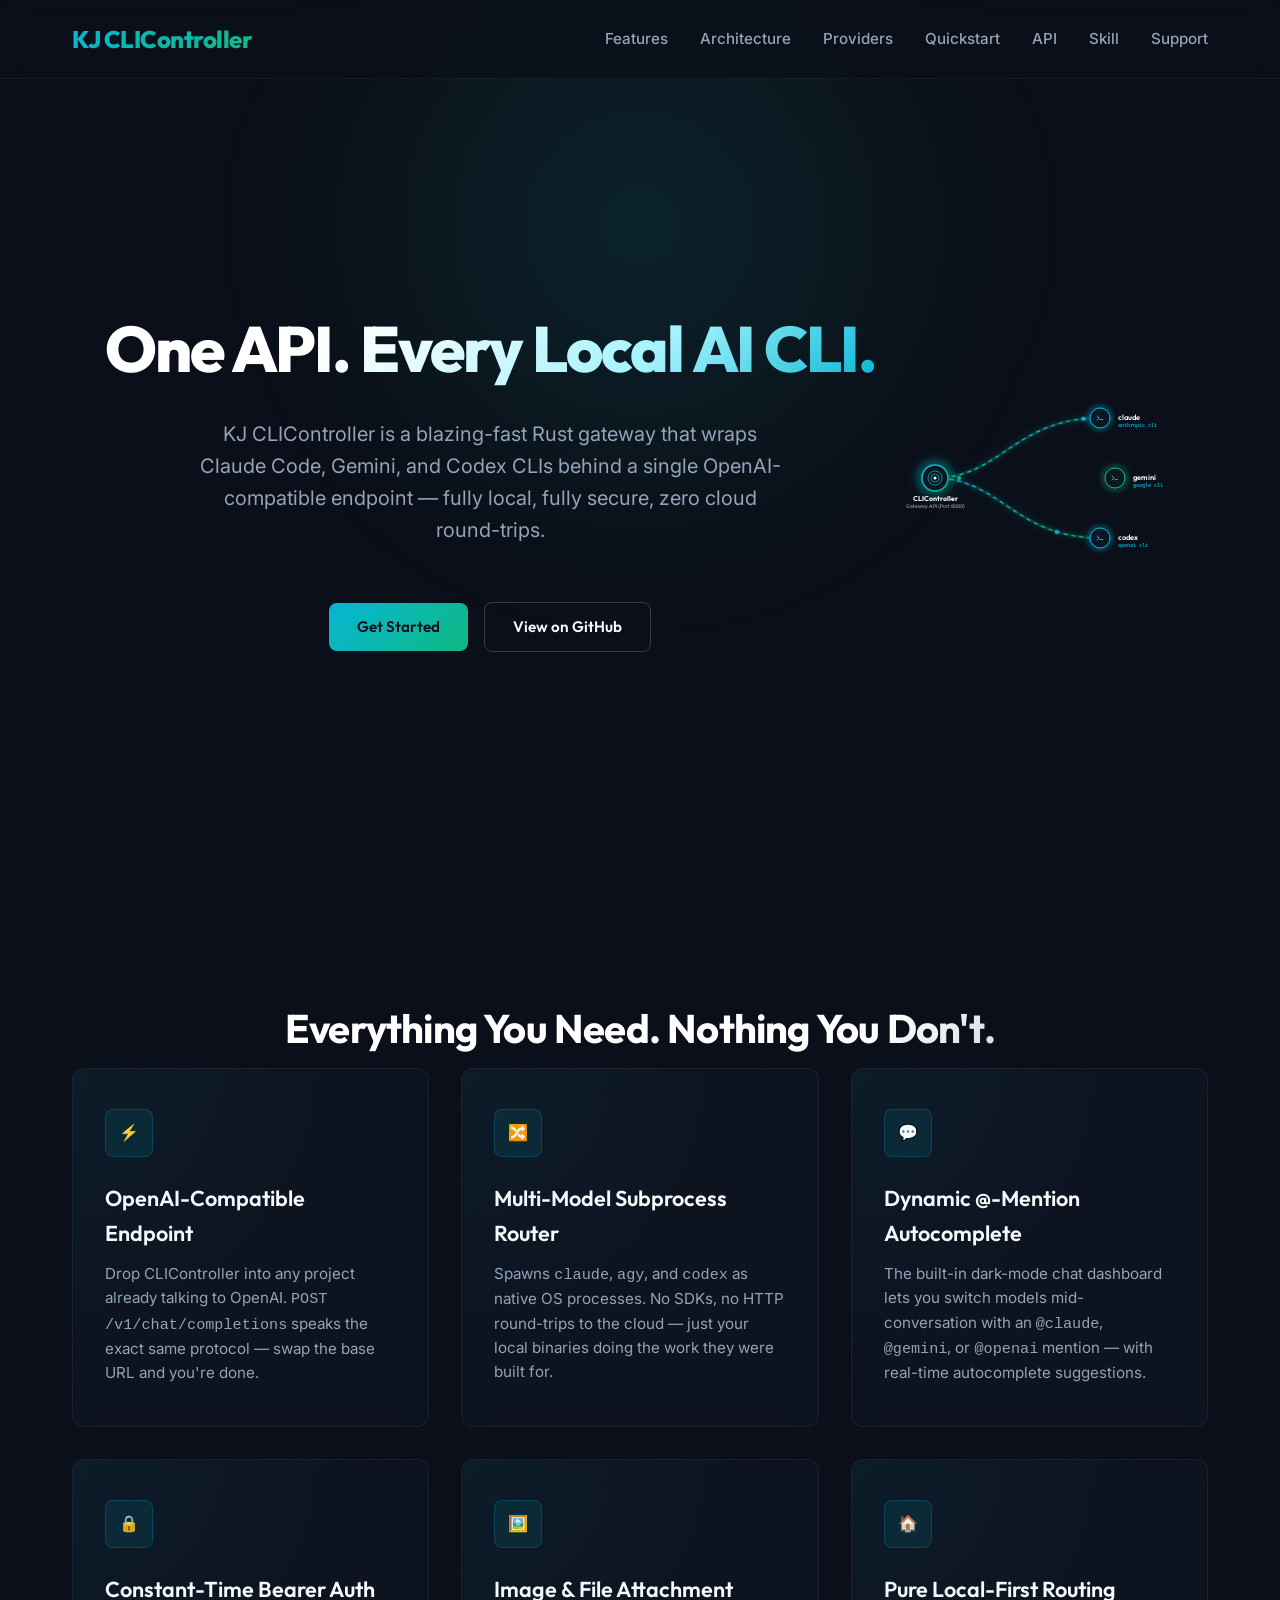
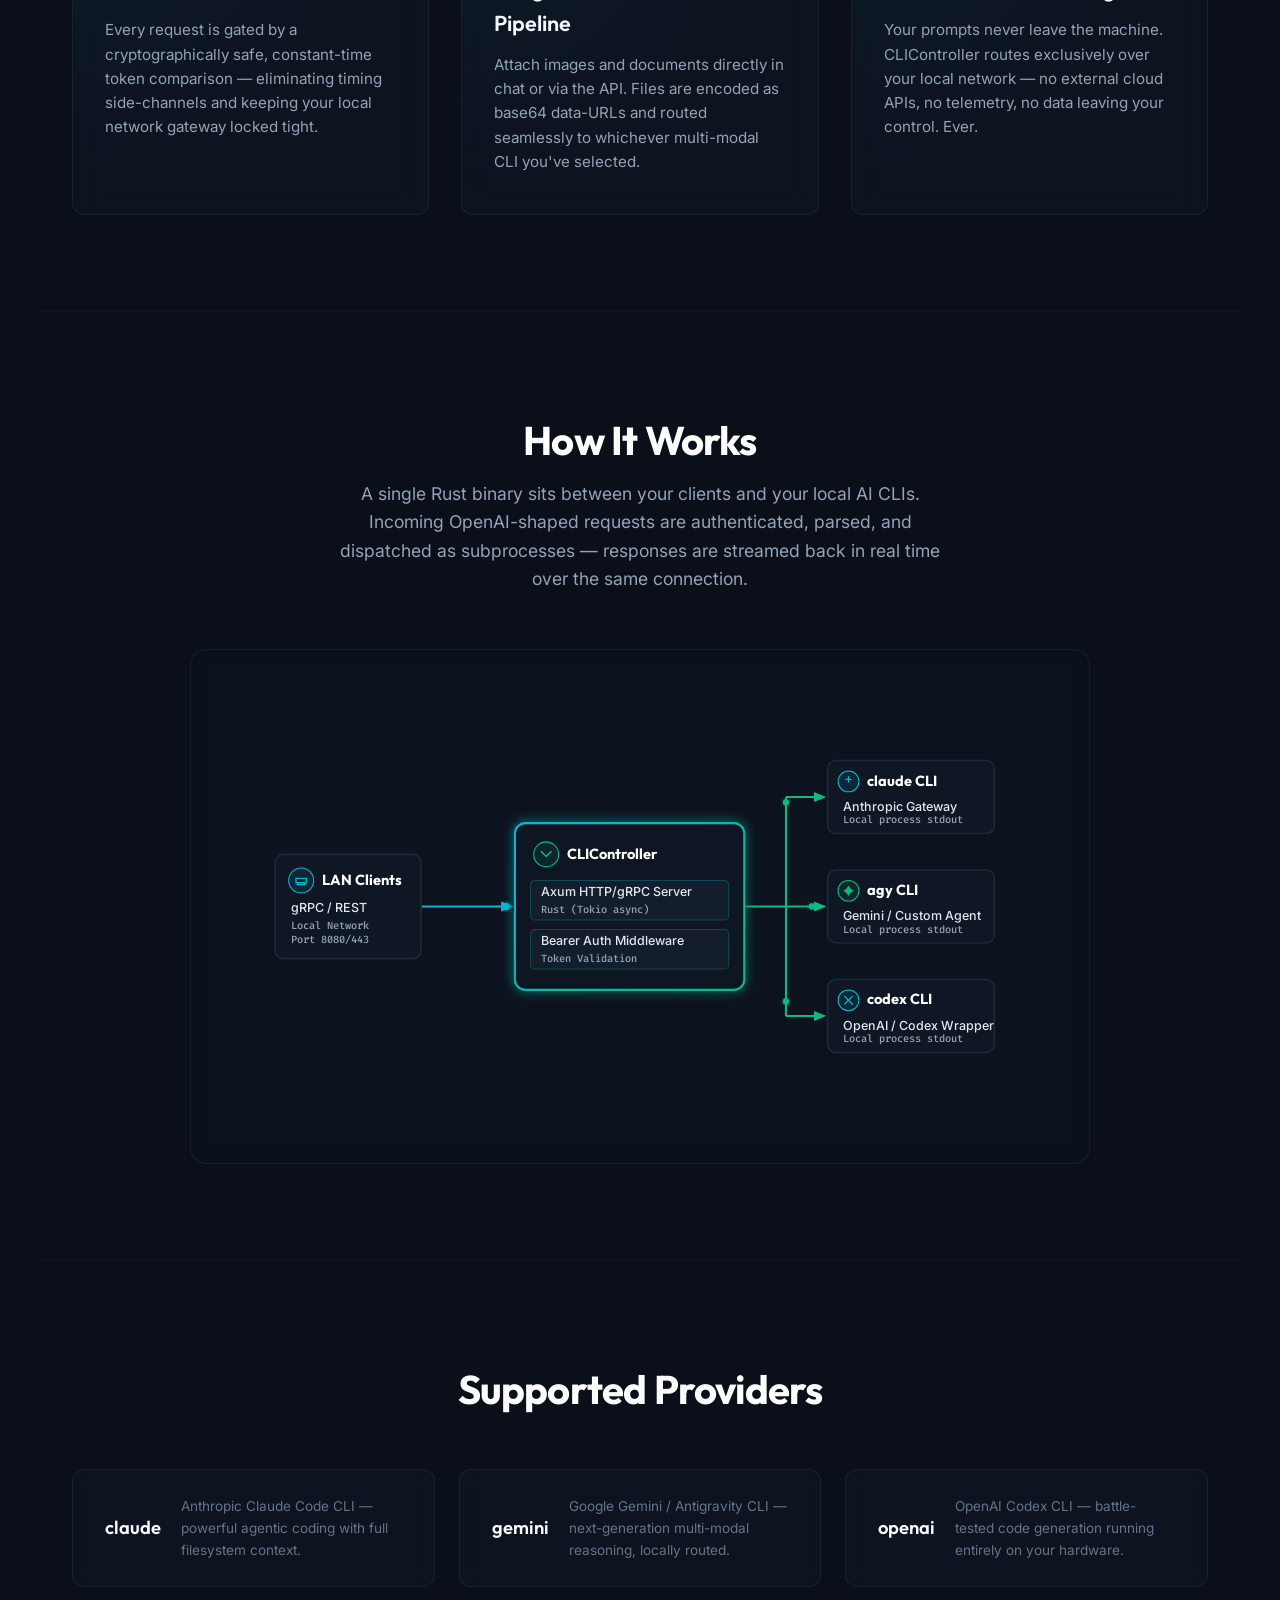
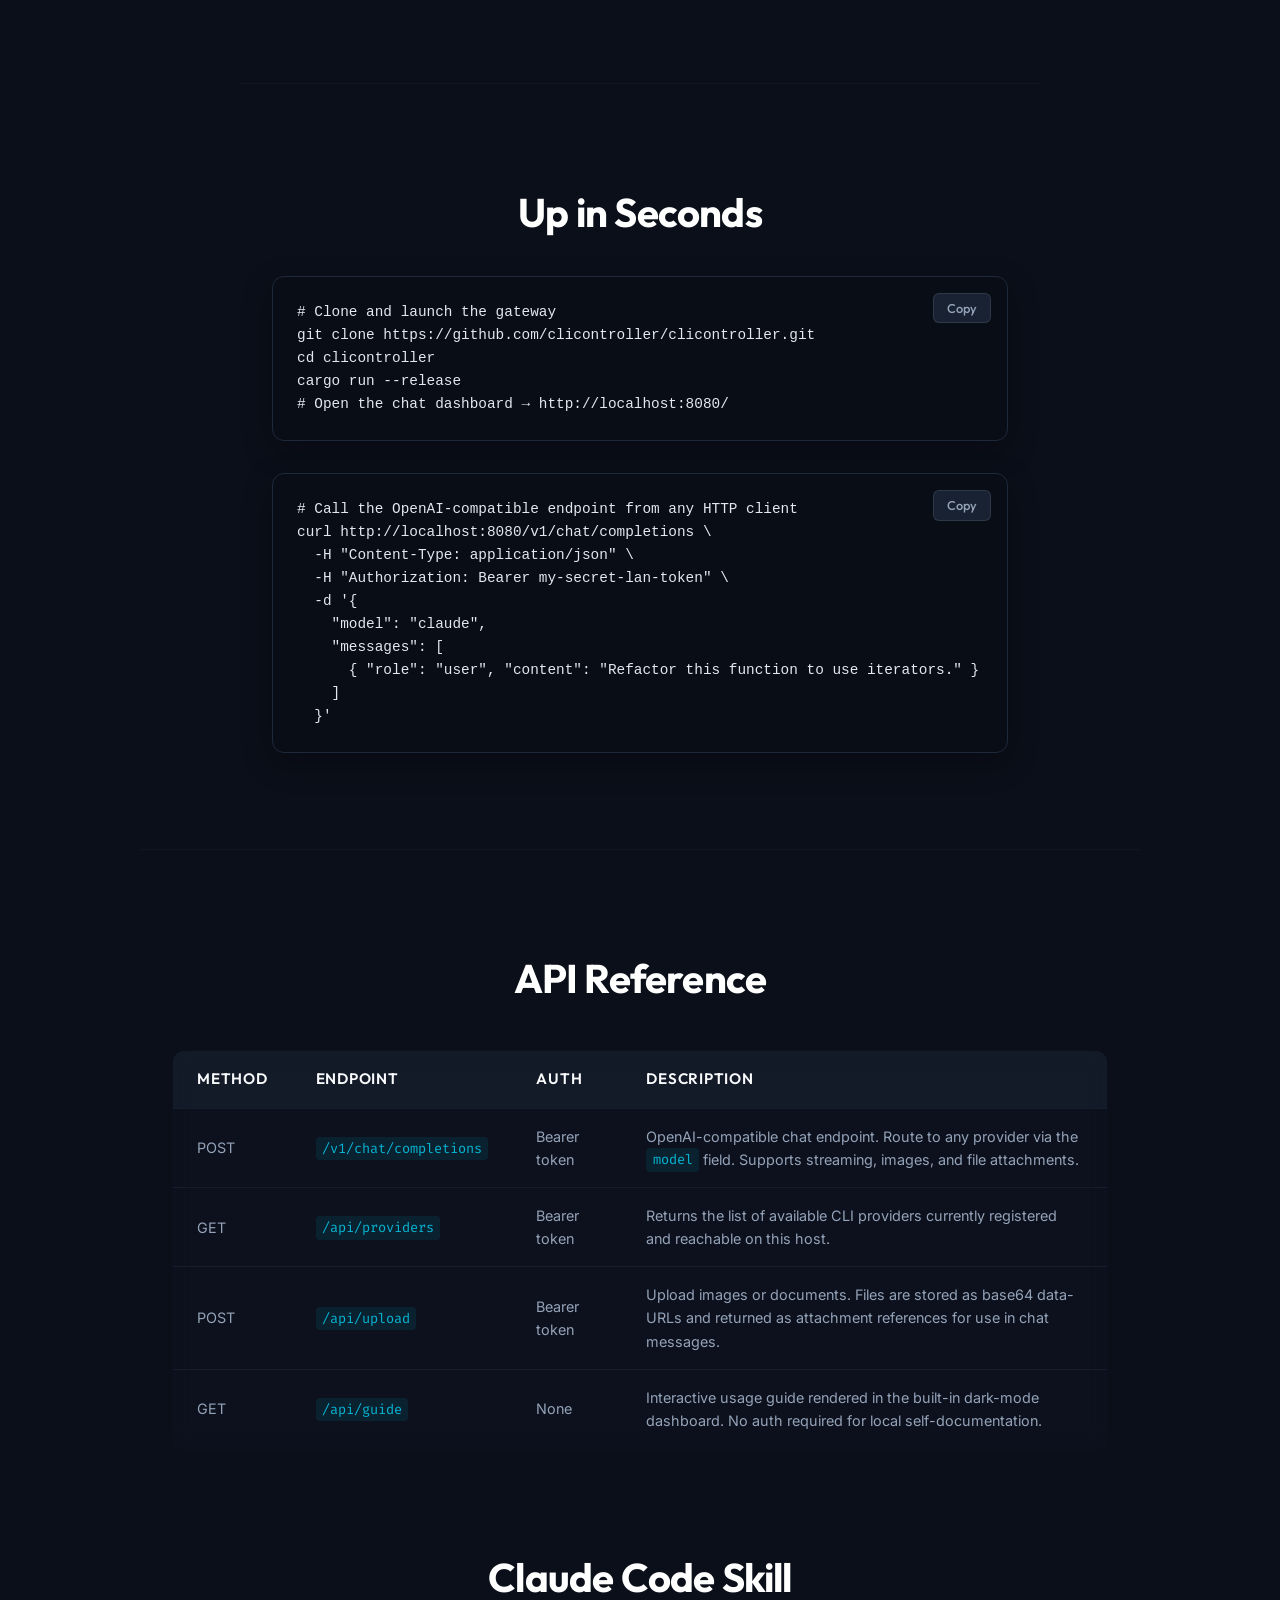
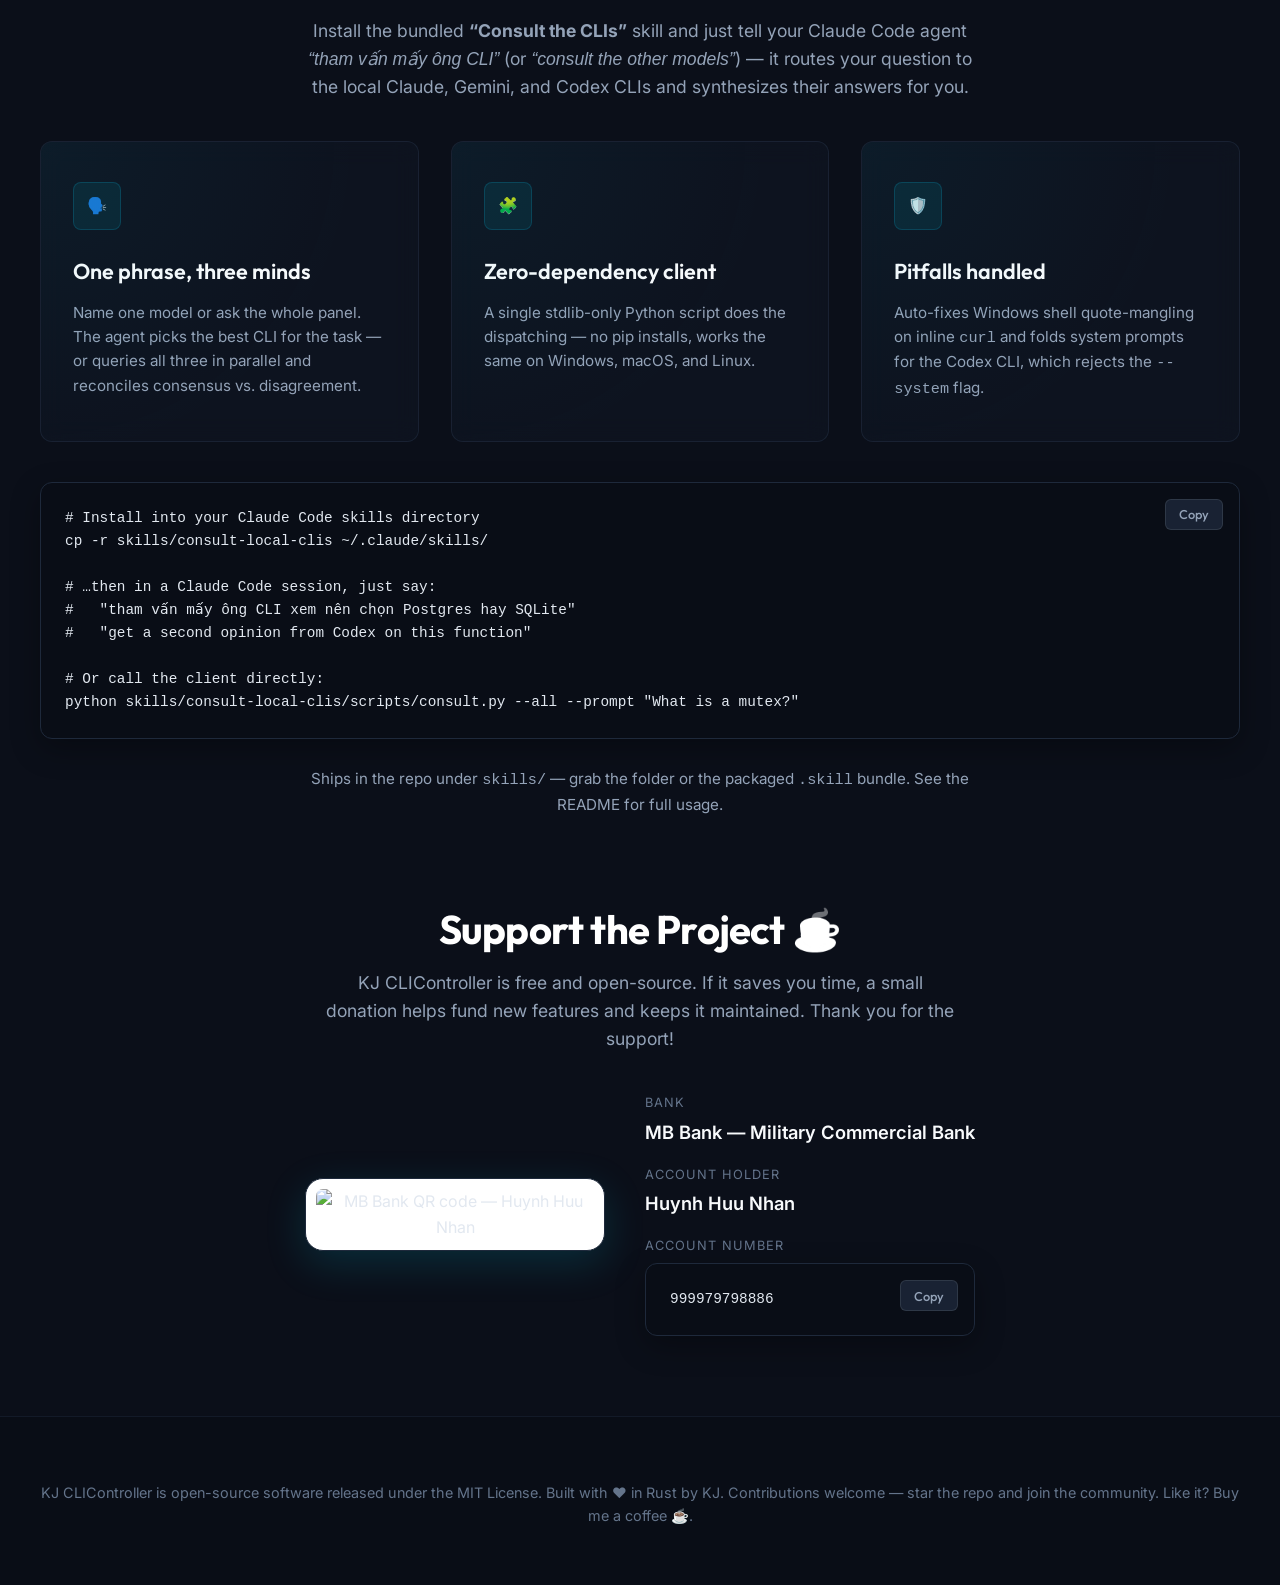
==== commit d6b78ef7: "Add Claude Code Skill section to landing page Showcase the consult-local-clis skill on the landing p" ====
--- a/static/landing.html
+++ b/static/landing.html
@@ -602,6 +602,7 @@
       <a href="#providers">Providers</a>
       <a href="#quickstart">Quickstart</a>
       <a href="#api">API</a>
+      <a href="#skill">Skill</a>
       <a href="#support">Support</a>
     </div>
   </nav>
@@ -1029,6 +1030,44 @@
   </table>
 </section>
 
+<section id="skill" class="features">
+  <h2 class="section-title reveal">Claude Code Skill</h2>
+  <p class="section-sub reveal" style="max-width:680px; margin:0 auto 1rem;">Install the bundled <strong>“Consult the CLIs”</strong> skill and just tell your Claude Code agent <em>“tham vấn mấy ông CLI”</em> (or <em>“consult the other models”</em>) — it routes your question to the local Claude, Gemini, and Codex CLIs and synthesizes their answers for you.</p>
+
+  <div class="feature-grid reveal" style="margin-top:2.5rem;">
+    <div class="feature-card">
+      <div class="feature-icon">🗣️</div>
+      <h3>One phrase, three minds</h3>
+      <p>Name one model or ask the whole panel. The agent picks the best CLI for the task — or queries all three in parallel and reconciles consensus vs. disagreement.</p>
+    </div>
+    <div class="feature-card">
+      <div class="feature-icon">🧩</div>
+      <h3>Zero-dependency client</h3>
+      <p>A single stdlib-only Python script does the dispatching — no pip installs, works the same on Windows, macOS, and Linux.</p>
+    </div>
+    <div class="feature-card">
+      <div class="feature-icon">🛡️</div>
+      <h3>Pitfalls handled</h3>
+      <p>Auto-fixes Windows shell quote-mangling on inline <code>curl</code> and folds system prompts for the Codex CLI, which rejects the <code>--system</code> flag.</p>
+    </div>
+  </div>
+
+  <div class="code-block reveal" style="margin-top:2.5rem;">
+    <button class="copy-btn">Copy</button>
+    <pre><code># Install into your Claude Code skills directory
+cp -r skills/consult-local-clis ~/.claude/skills/
+
+# …then in a Claude Code session, just say:
+#   "tham vấn mấy ông CLI xem nên chọn Postgres hay SQLite"
+#   "get a second opinion from Codex on this function"
+
+# Or call the client directly:
+python skills/consult-local-clis/scripts/consult.py --all --prompt "What is a mutex?"</code></pre>
+  </div>
+
+  <p class="section-sub reveal" style="max-width:680px; margin:1.75rem auto 0; font-size:0.95rem;">Ships in the repo under <code>skills/</code> — grab the folder or the packaged <code>.skill</code> bundle. See the README for full usage.</p>
+</section>
+
 <section id="support" class="support" style="padding:5rem 1.5rem; text-align:center;">
   <h2 class="section-title reveal">Support the Project ☕</h2>
   <p class="section-sub reveal" style="max-width:640px; margin:0 auto;">KJ CLIController is free and open-source. If it saves you time, a small donation helps fund new features and keeps it maintained. Thank you for the support!</p>
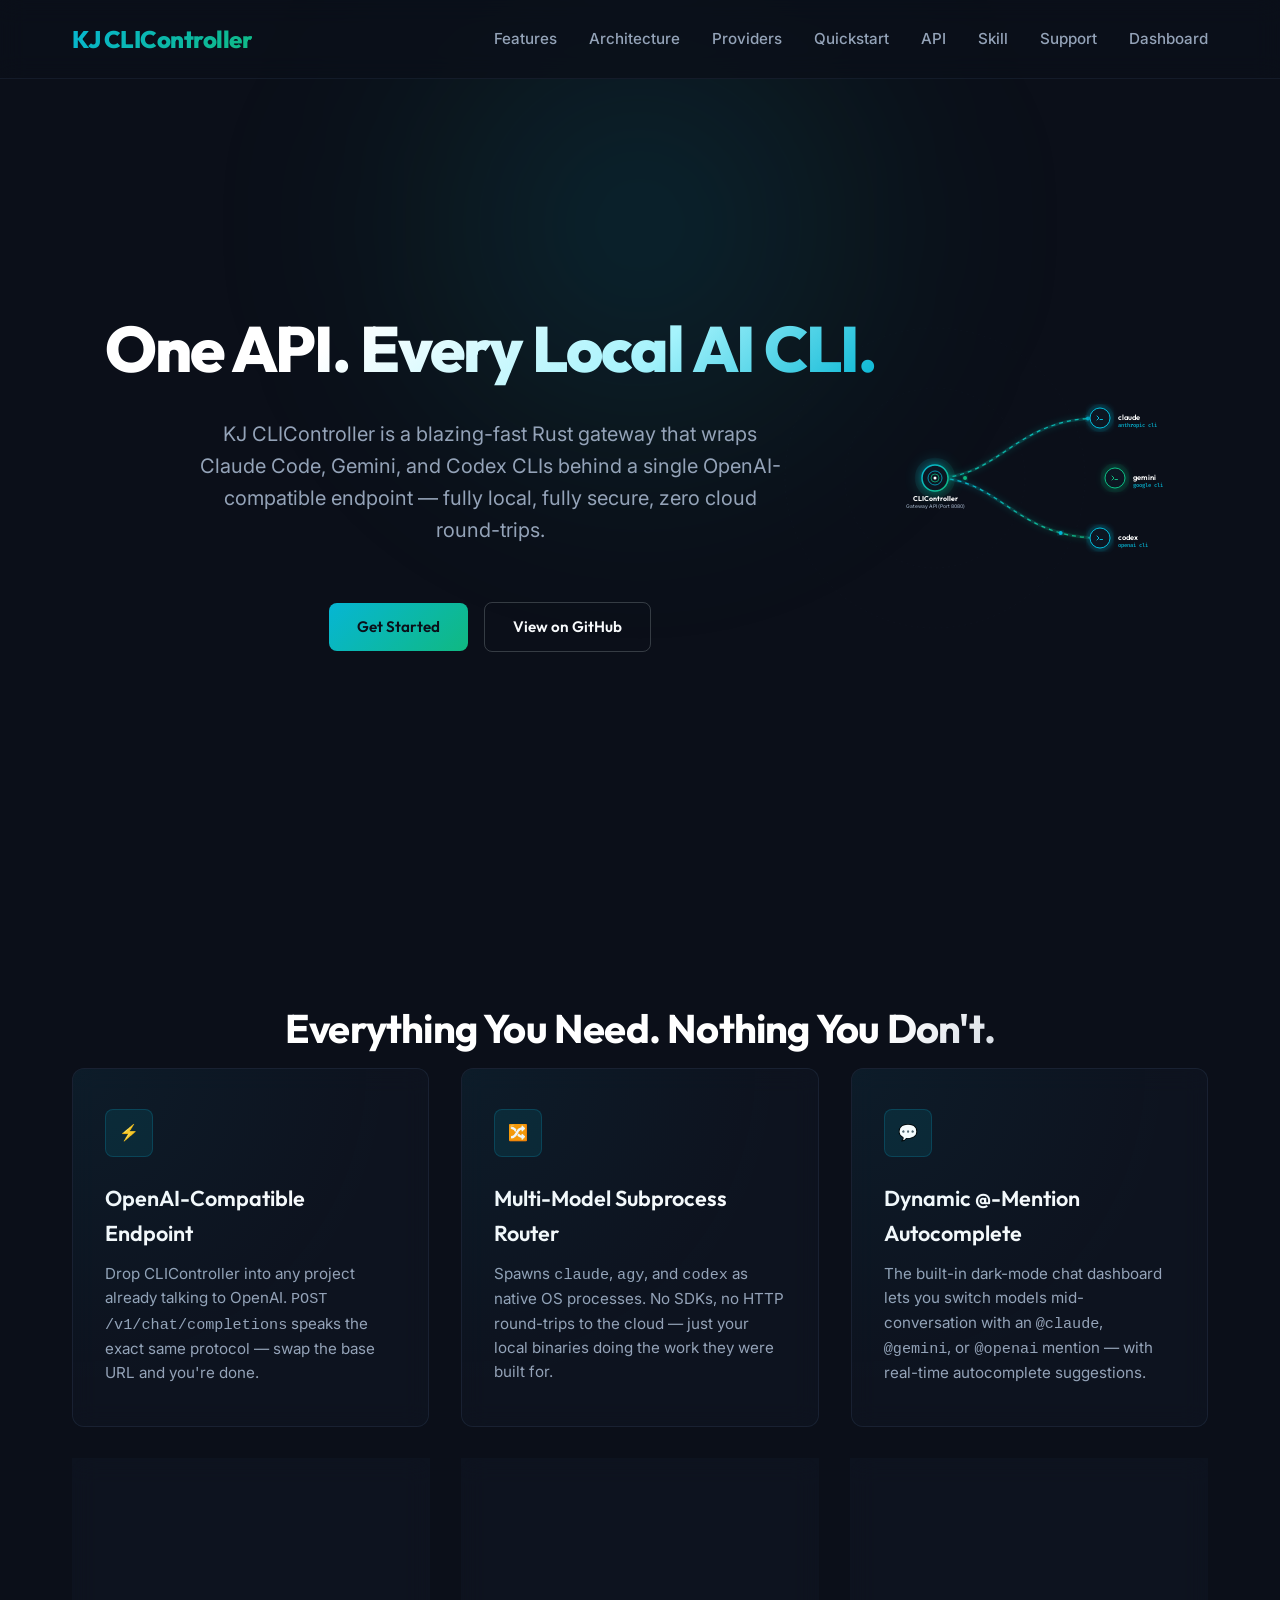
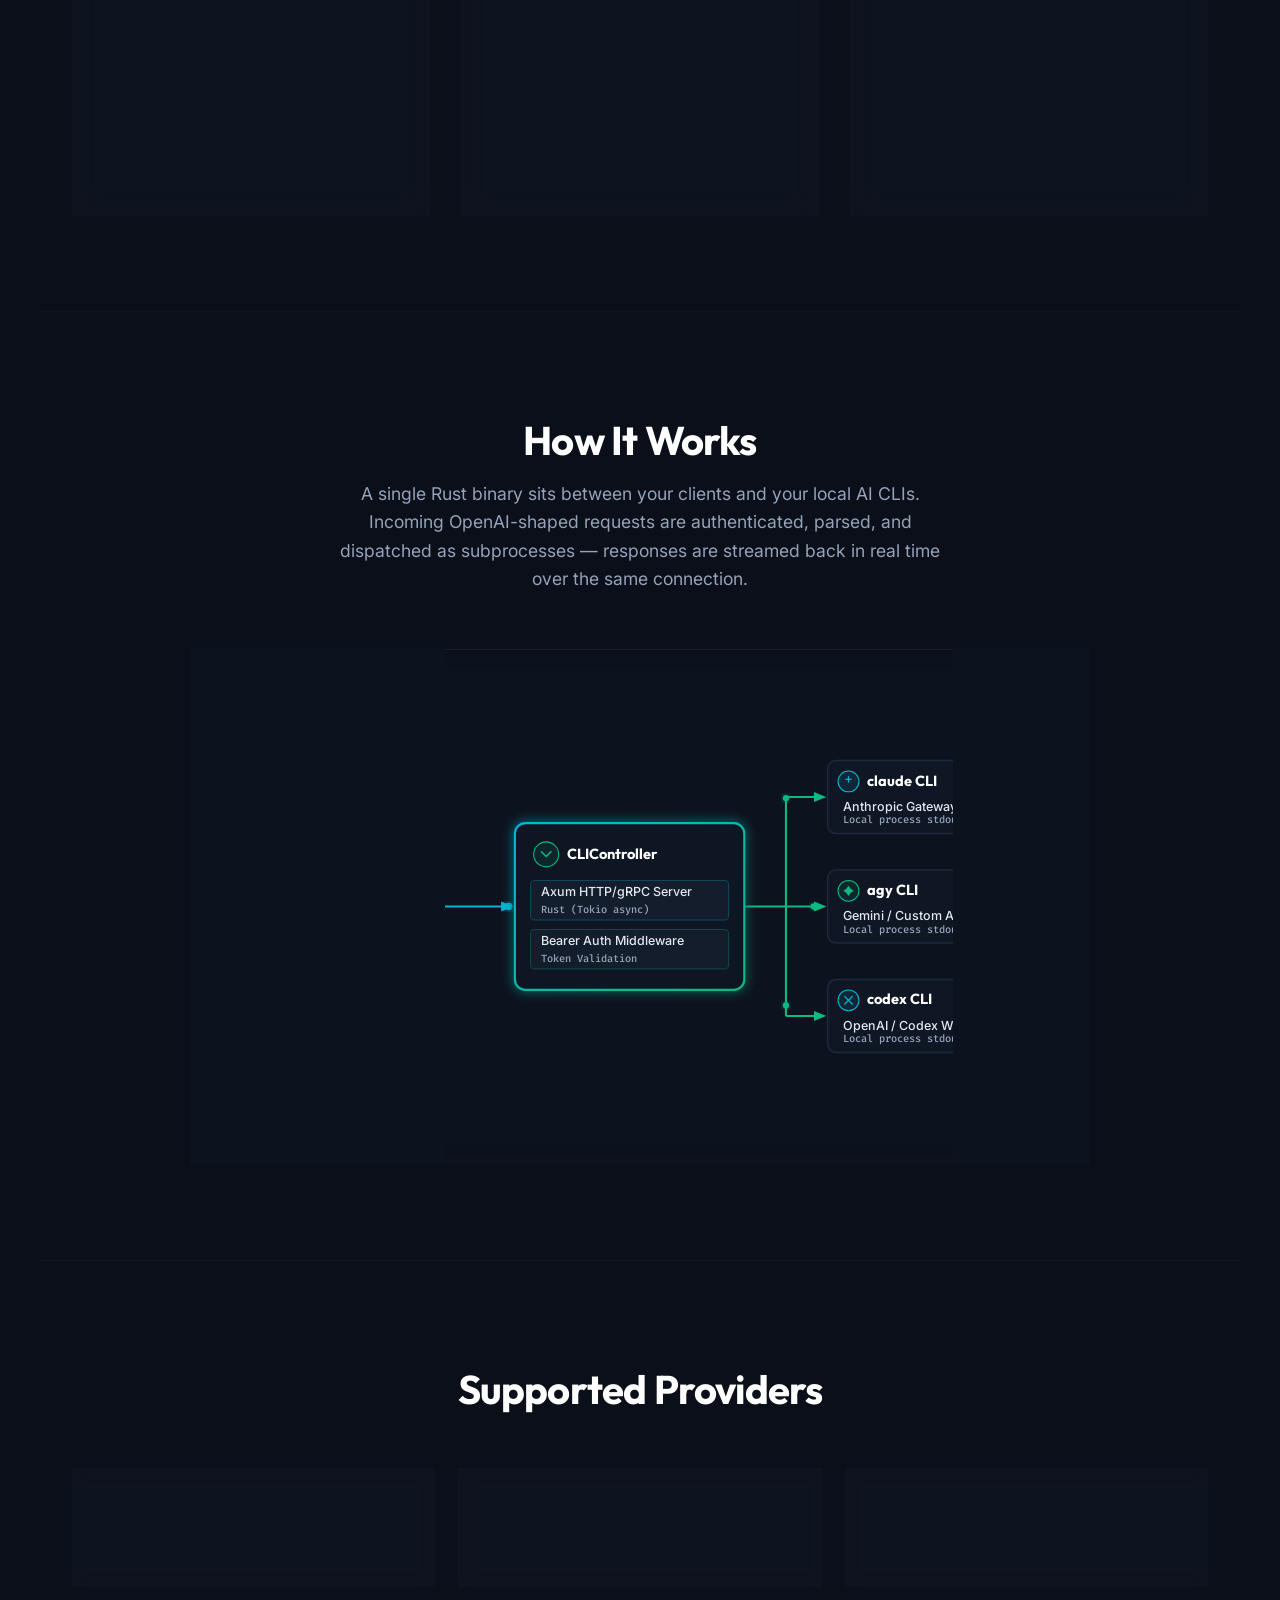
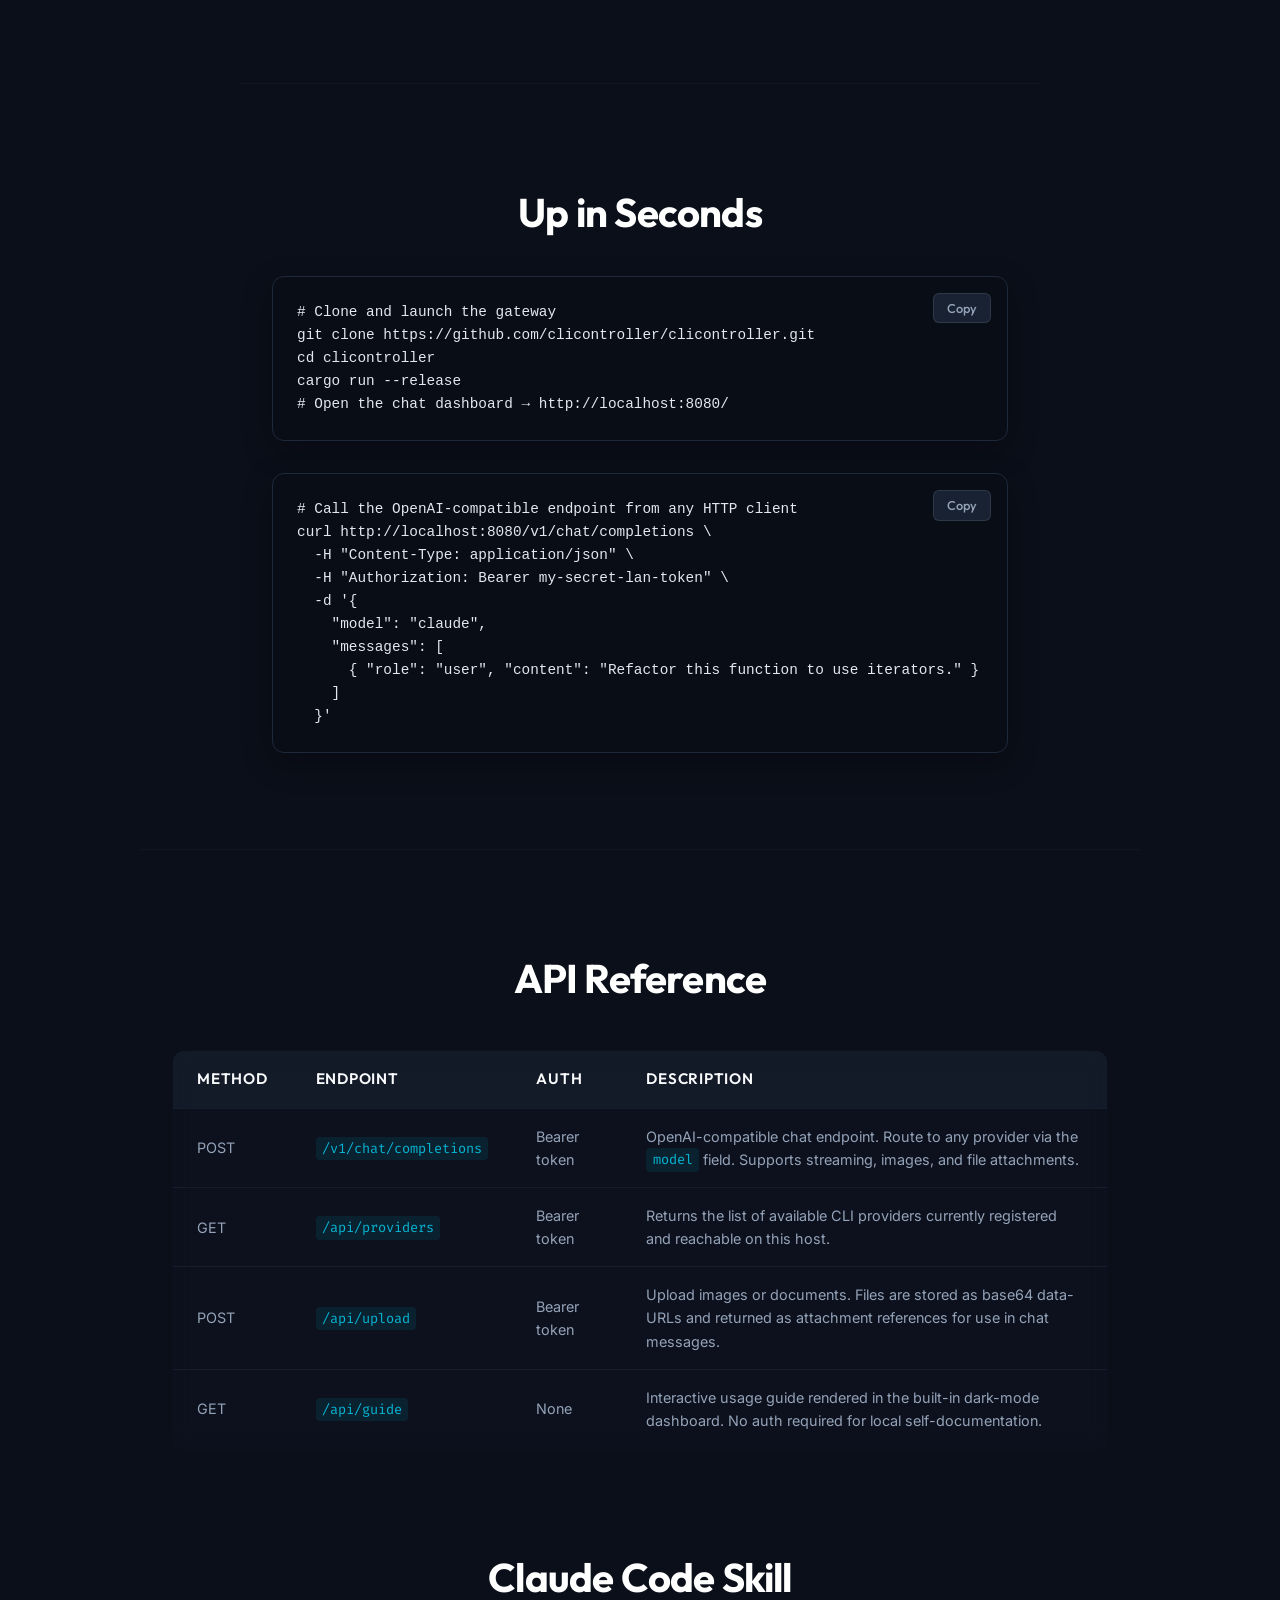
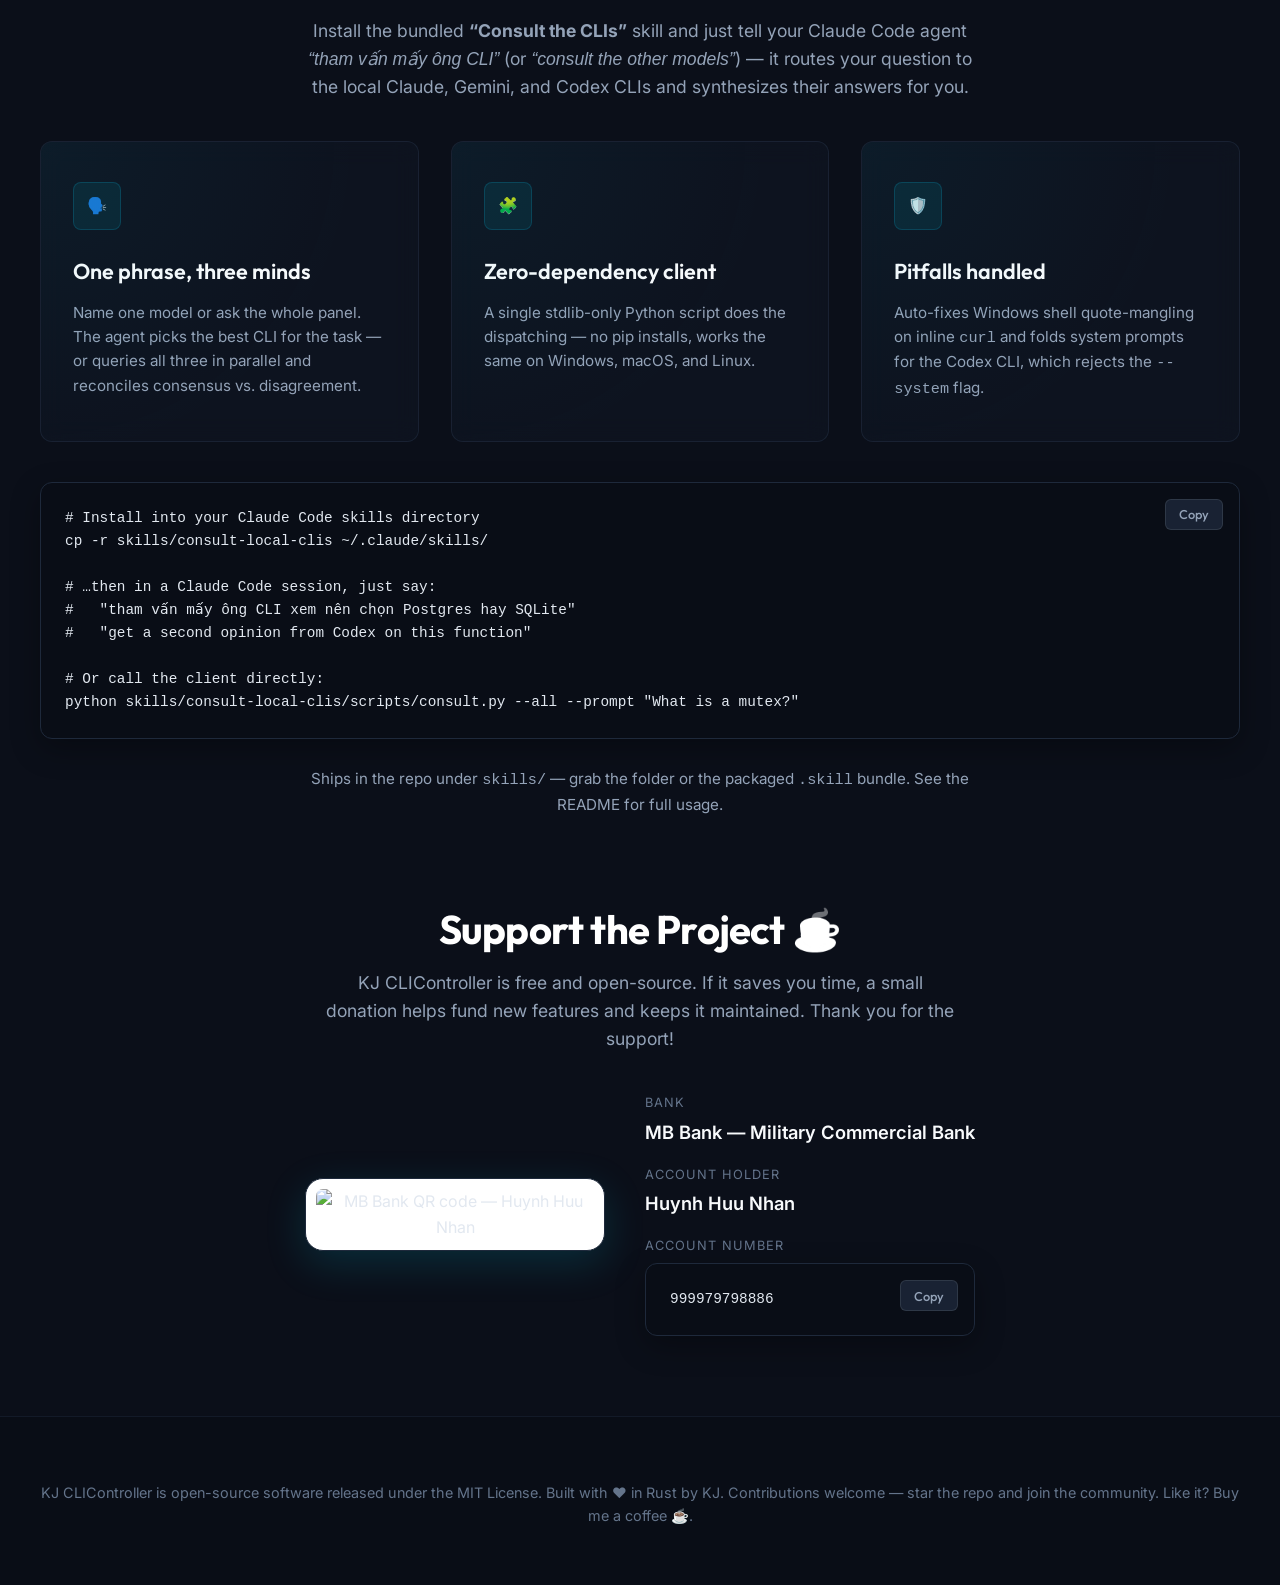
==== commit 549fa1f6: "Make landing page the homepage; move chat dashboard to /chat Route / to landing.html and add /chat f" ====
--- a/static/landing.html
+++ b/static/landing.html
@@ -604,6 +604,7 @@
       <a href="#api">API</a>
       <a href="#skill">Skill</a>
       <a href="#support">Support</a>
+      <a href="/chat">Dashboard</a>
     </div>
   </nav>
 </header>
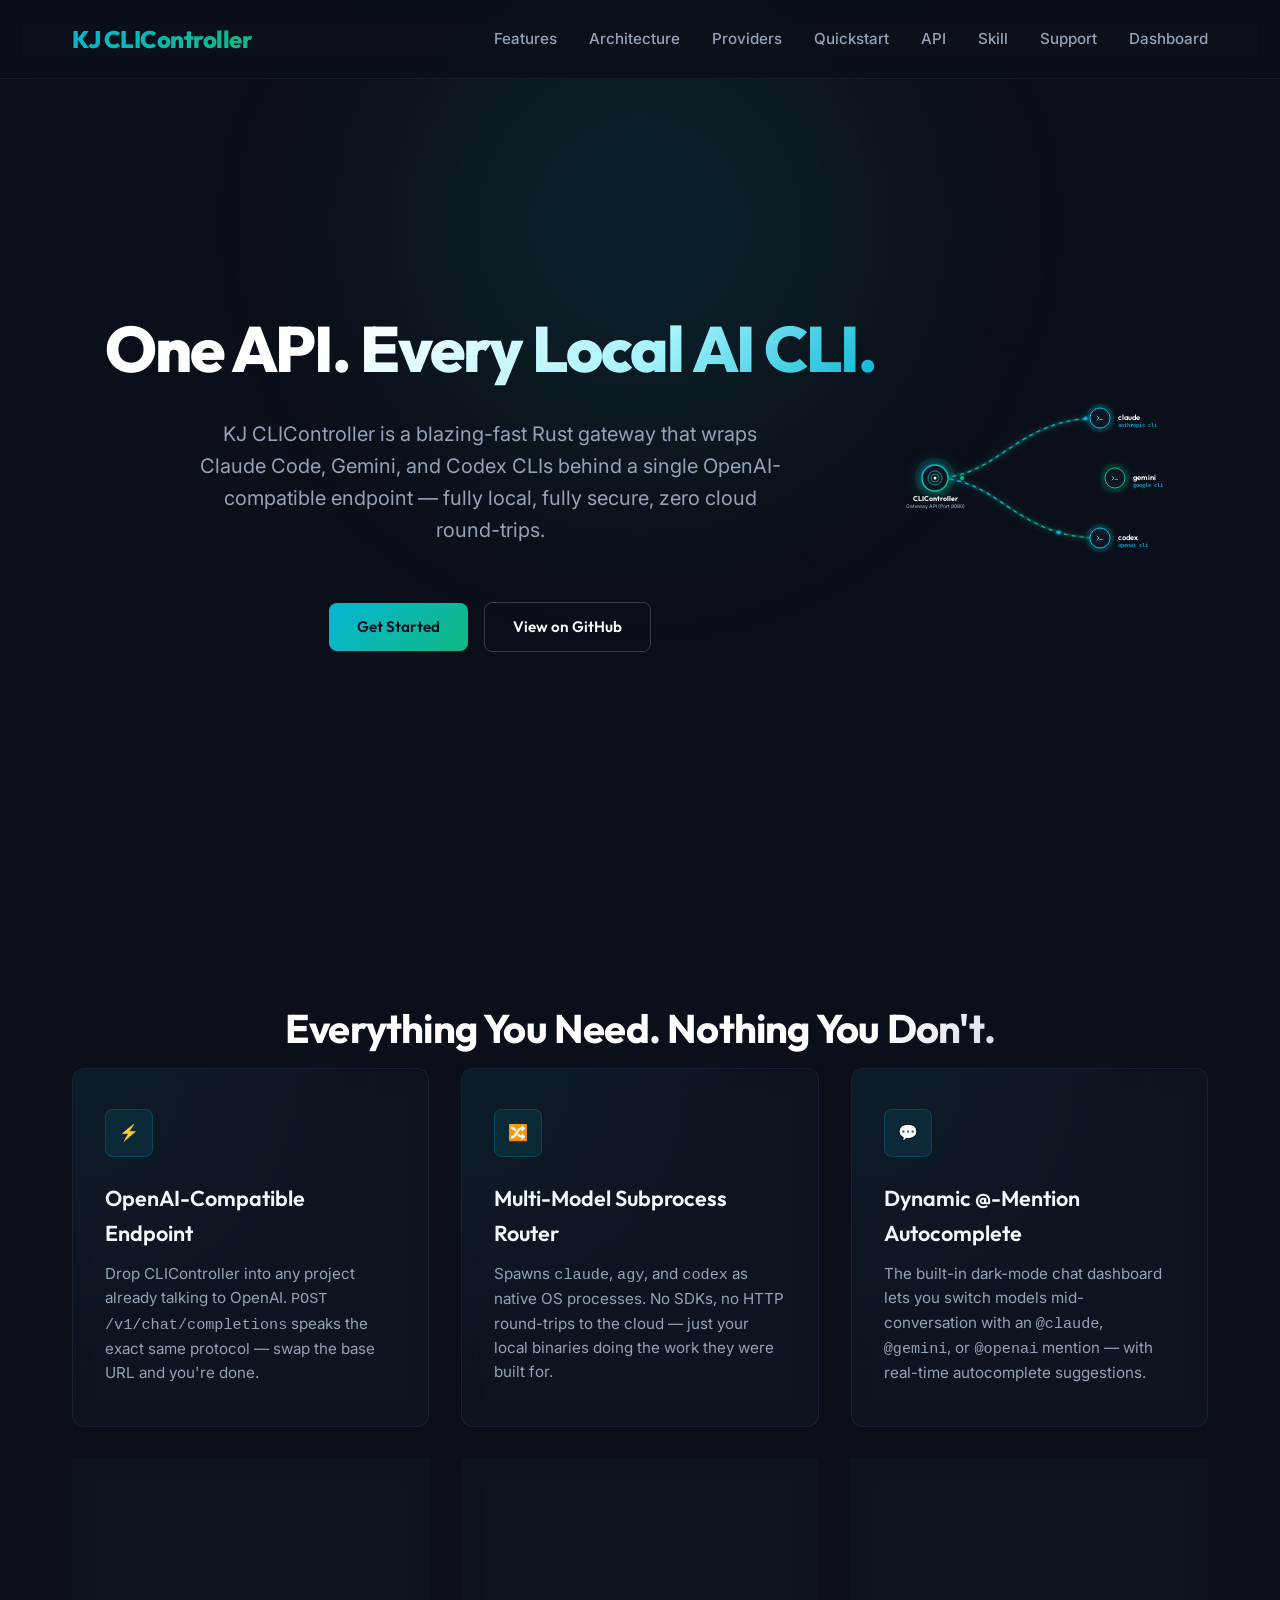
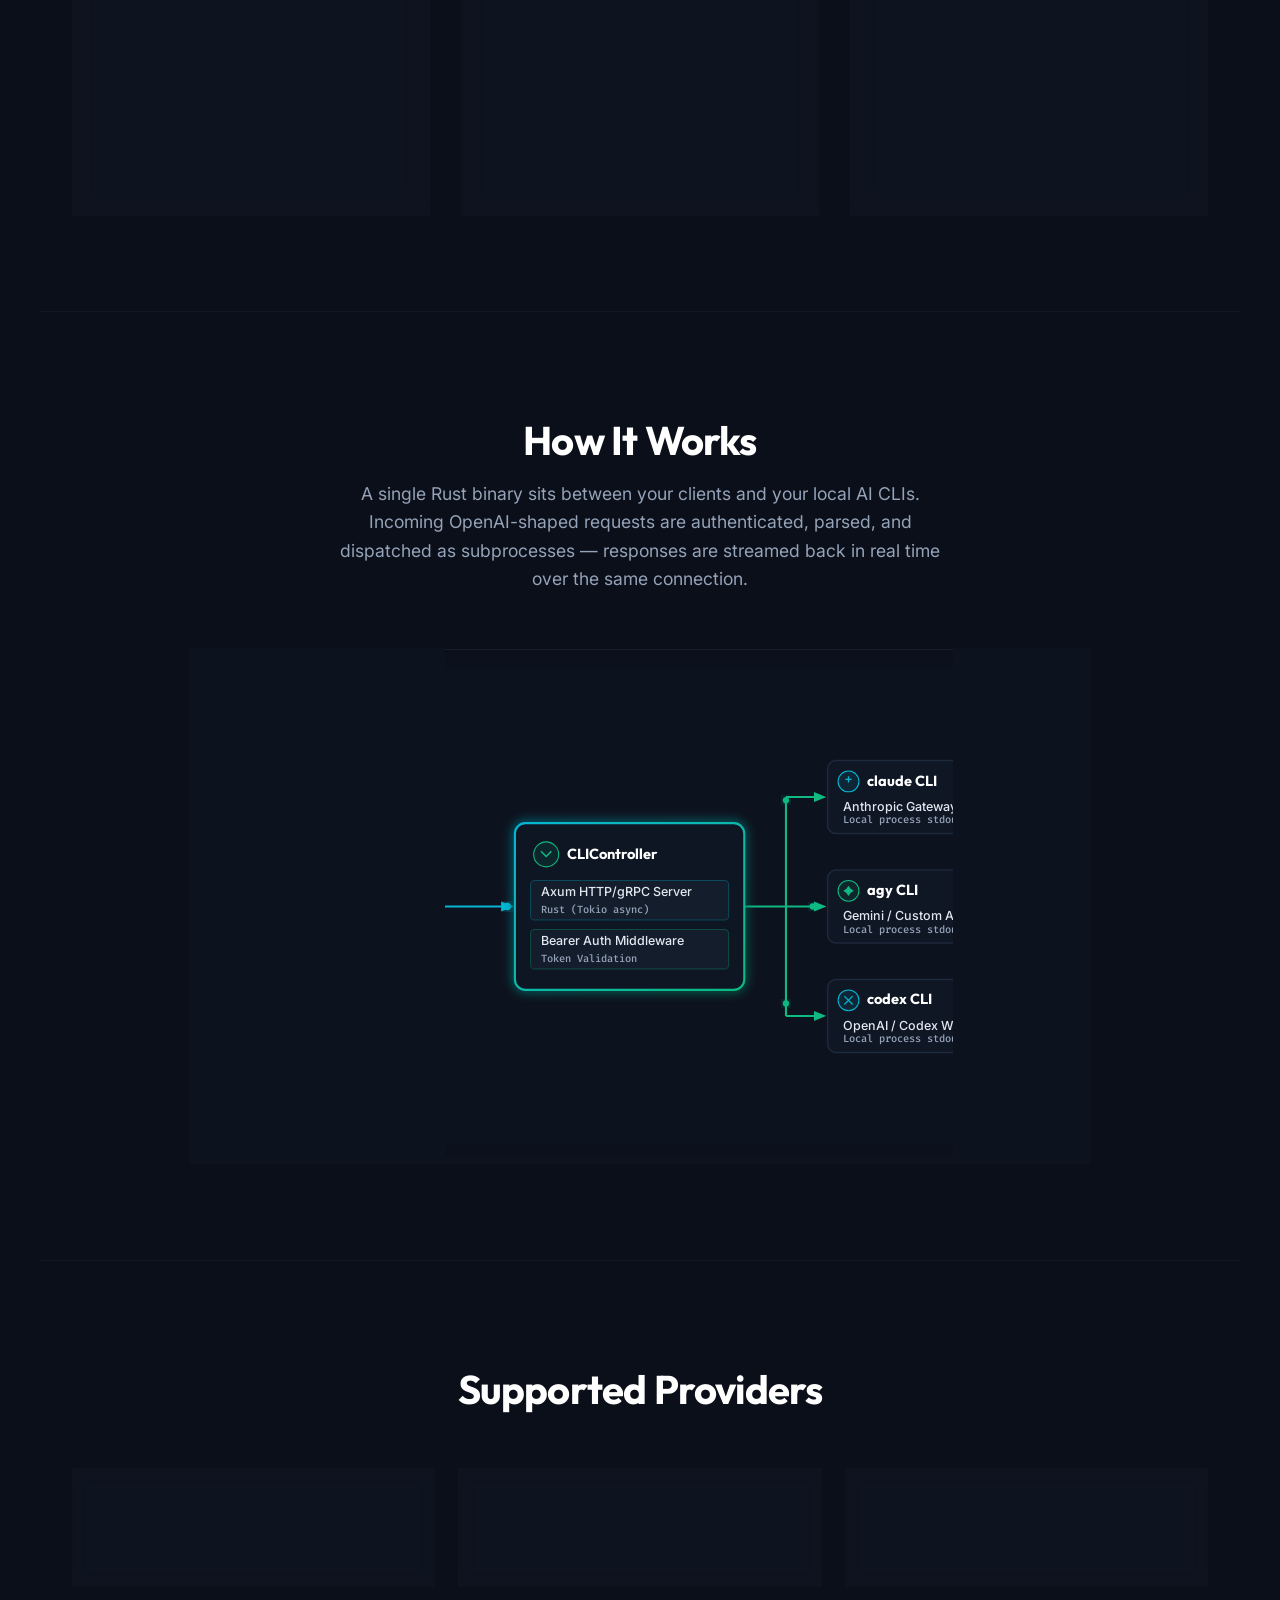
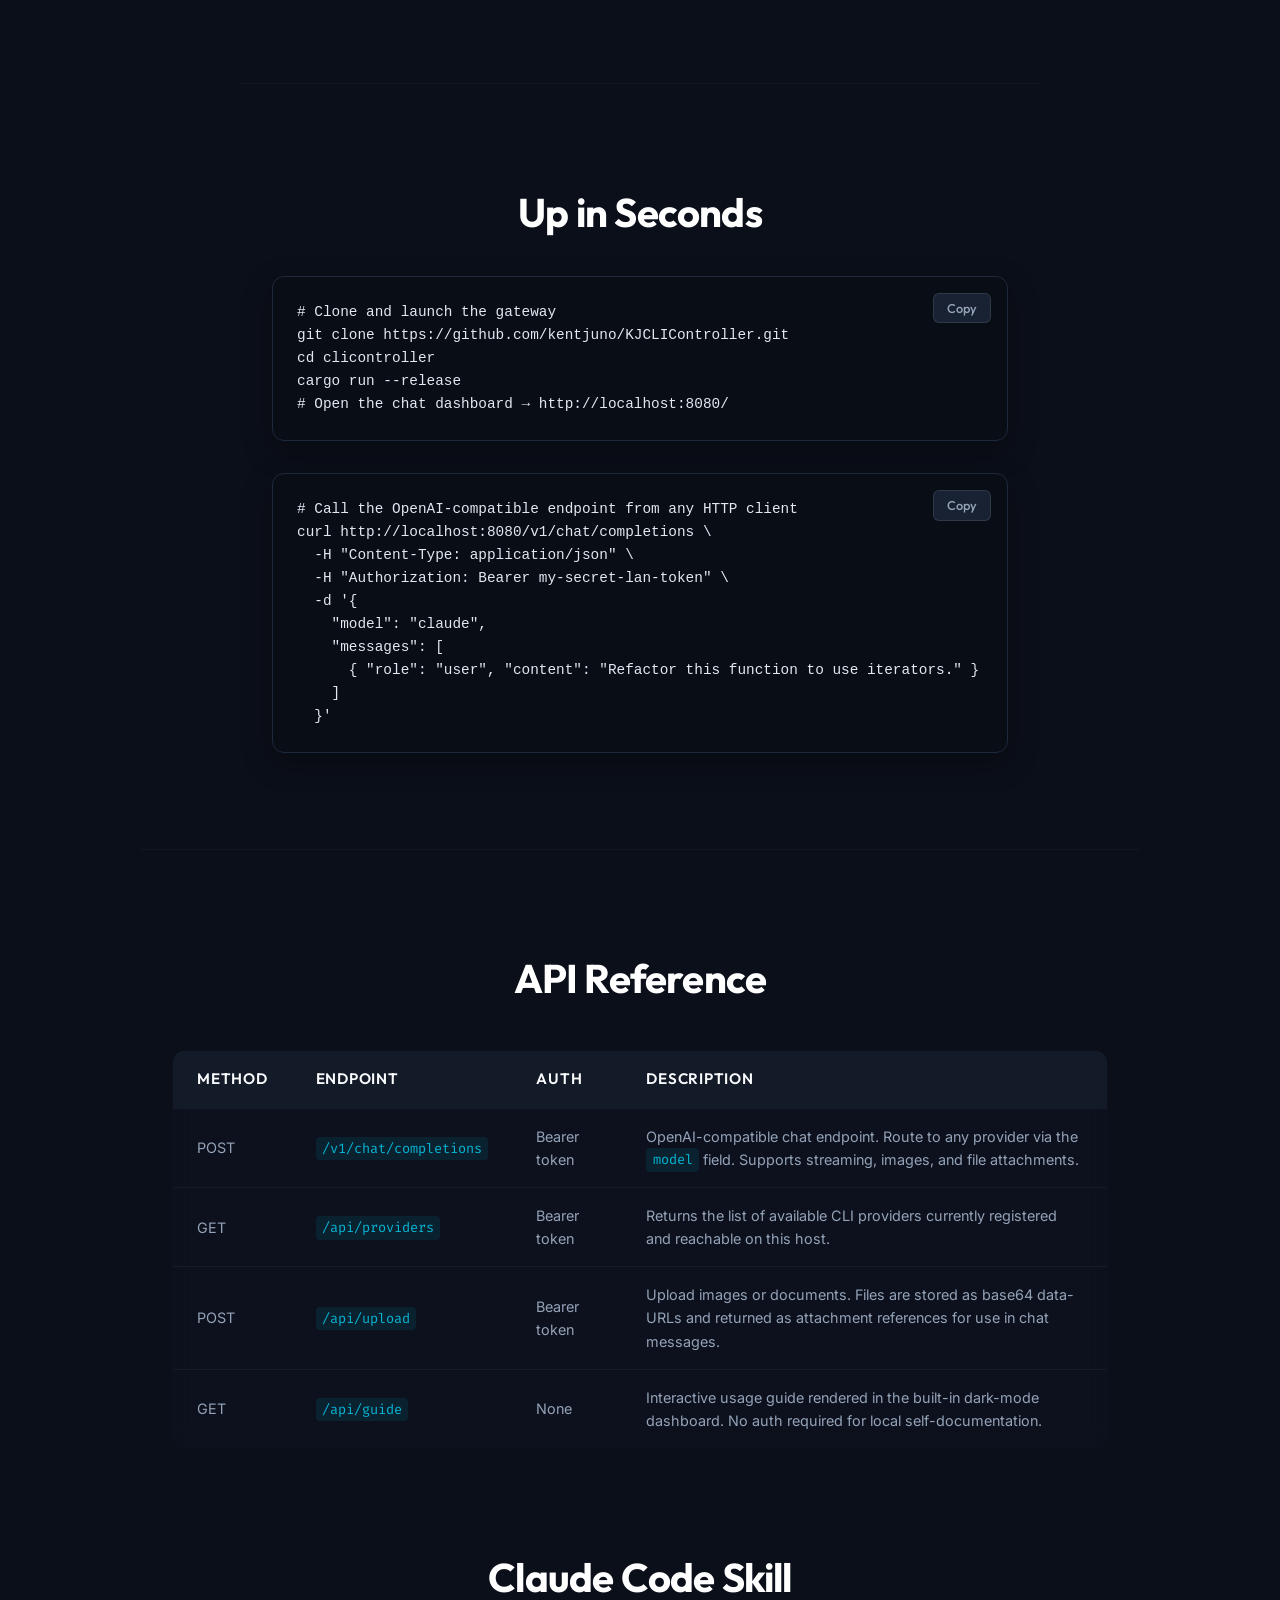
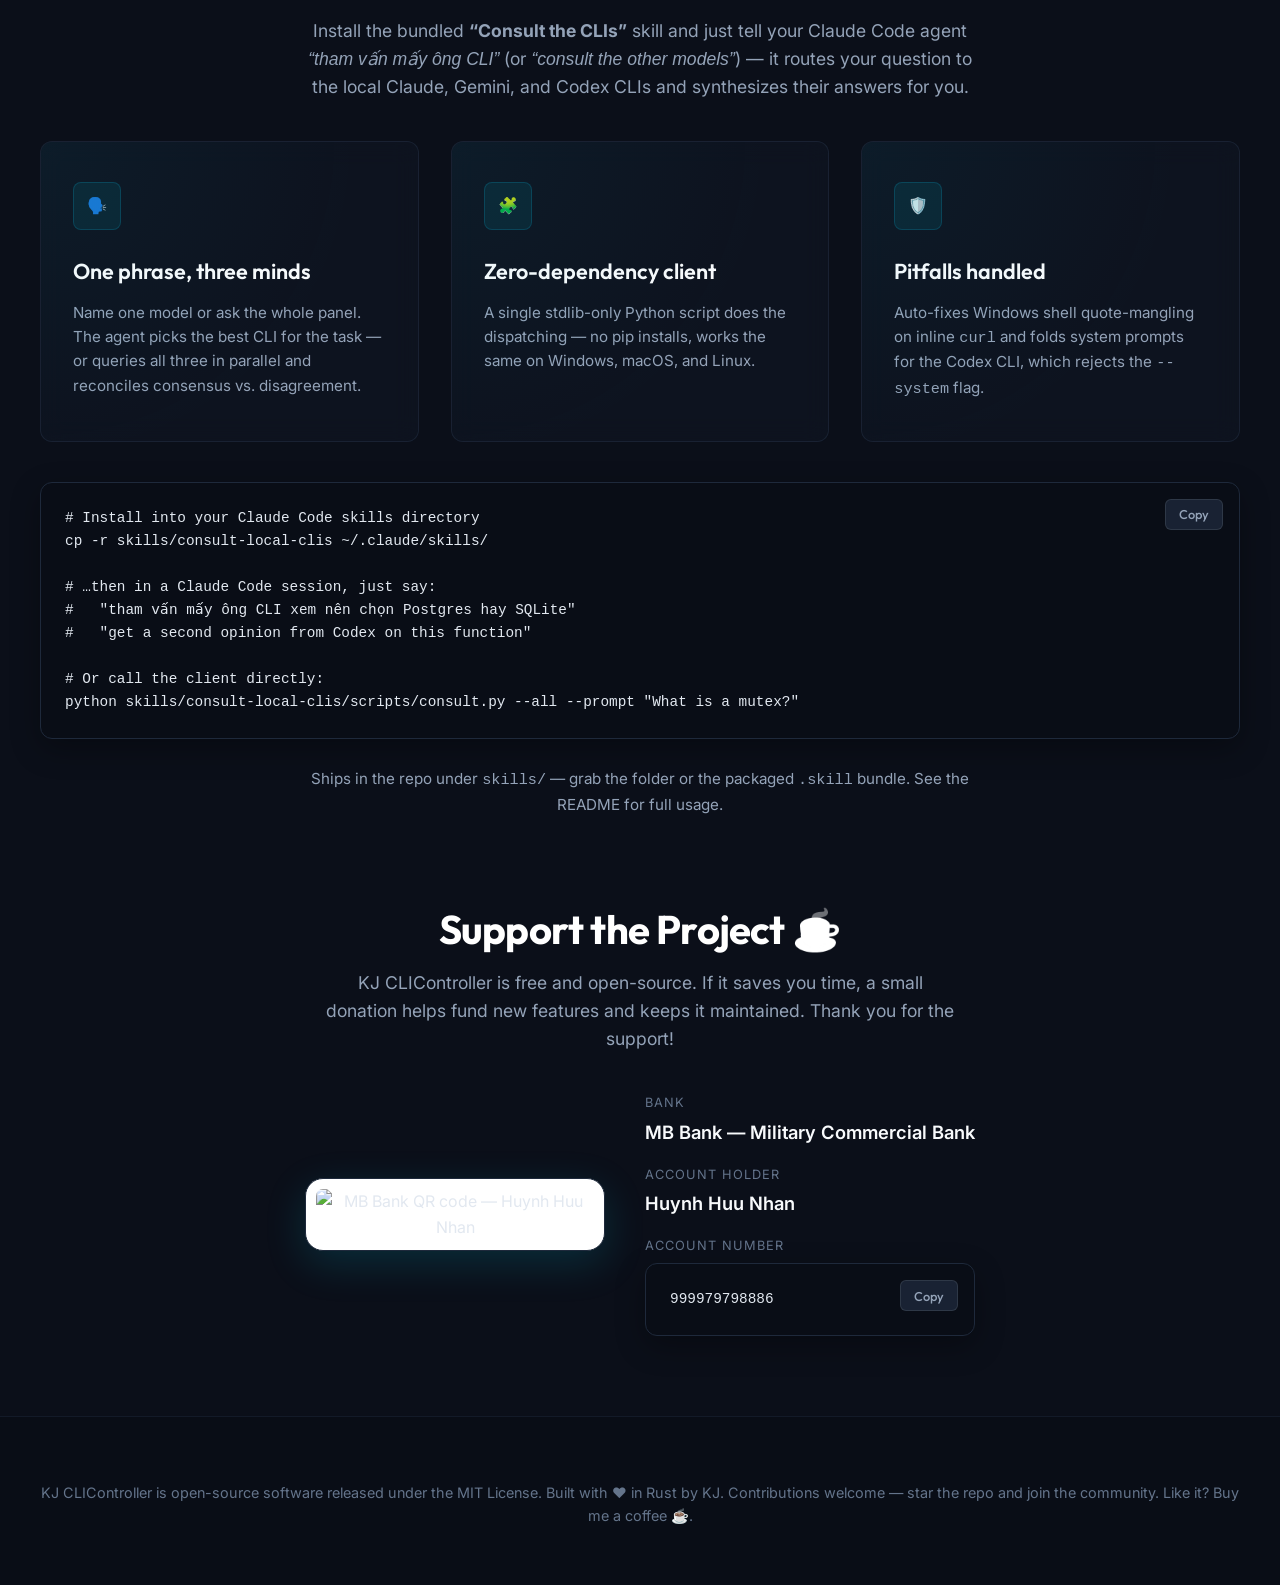
==== commit 64b44759: "Publish landing page to GitHub Pages Add a Pages deploy workflow that copies static/landing.html to " ====
--- a/static/landing.html
+++ b/static/landing.html
@@ -604,7 +604,7 @@
       <a href="#api">API</a>
       <a href="#skill">Skill</a>
       <a href="#support">Support</a>
-      <a href="/chat">Dashboard</a>
+      <a href="http://localhost:8080/chat">Dashboard</a>
     </div>
   </nav>
 </header>
@@ -615,7 +615,7 @@
     <p class="hero-subtitle">KJ CLIController is a blazing-fast Rust gateway that wraps Claude Code, Gemini, and Codex CLIs behind a single OpenAI-compatible endpoint — fully local, fully secure, zero cloud round-trips.</p>
     <div class="hero-cta">
       <a class="btn btn-primary" href="#quickstart">Get Started</a>
-      <a class="btn btn-ghost" href="https://github.com/clicontroller/clicontroller">View on GitHub</a>
+      <a class="btn btn-ghost" href="https://github.com/kentjuno/KJCLIController">View on GitHub</a>
     </div>
   </div>
   <div class="hero-visual"><svg xmlns="http://www.w3.org/2000/svg" viewBox="0 0 600 500" width="100%" height="100%" style="max-width: 520px; background: transparent; overflow: visible;">
@@ -970,7 +970,7 @@
   <div class="code-block reveal">
     <button class="copy-btn">Copy</button>
     <pre><code># Clone and launch the gateway
-git clone https://github.com/clicontroller/clicontroller.git
+git clone https://github.com/kentjuno/KJCLIController.git
 cd clicontroller
 cargo run --release
 # Open the chat dashboard → http://localhost:8080/</code></pre>
@@ -1088,7 +1088,7 @@
   </div>
 </section>
 <footer class="site-footer">
-  <p>KJ CLIController is open-source software released under the MIT License. Built with ❤️ in Rust by KJ. Contributions welcome — <a href="https://github.com/clicontroller/clicontroller">star the repo</a> and join the community. Like it? <a href="#support">Buy me a coffee ☕</a>.</p>
+  <p>KJ CLIController is open-source software released under the MIT License. Built with ❤️ in Rust by KJ. Contributions welcome — <a href="https://github.com/kentjuno/KJCLIController">star the repo</a> and join the community. Like it? <a href="#support">Buy me a coffee ☕</a>.</p>
 </footer>
 <script>
 document.addEventListener('DOMContentLoaded', function () {
